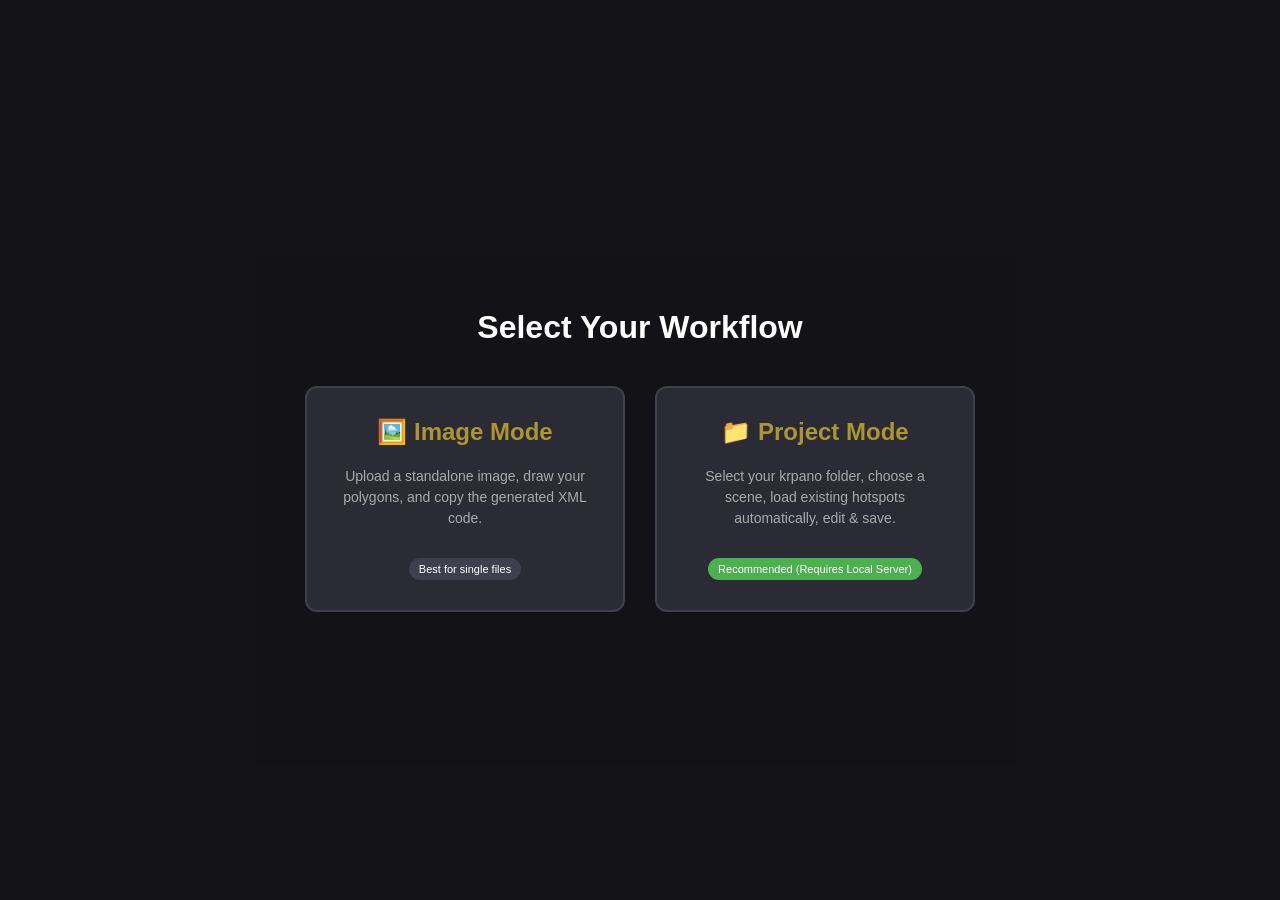
==== index.html @ f41f1506 "refactor: rename hotspot-tool.html to index.html" ====
<!DOCTYPE html>
<html lang="en">

<head>
    <meta charset="UTF-8">
    <meta name="viewport" content="width=device-width, initial-scale=1.0">
    <title>Krpano Ultimate Hotspot Editor</title>
    <style>
        * {
            box-sizing: border-box;
            font-family: -apple-system, BlinkMacSystemFont, "Segoe UI", Roboto, sans-serif;
        }

        body {
            margin: 0;
            padding: 0;
            background: #1e1e24;
            color: #fff;
            height: 100vh;
            display: flex;
            flex-direction: column;
        }

        /* --- Welcome Screen --- */
        #welcomeScreen {
            position: fixed;
            top: 0;
            left: 0;
            width: 100%;
            height: 100%;
            background: rgba(20, 20, 24, 0.95);
            display: flex;
            flex-direction: column;
            align-items: center;
            justify-content: center;
            z-index: 1000;
        }

        .mode-container {
            display: flex;
            gap: 30px;
            margin-top: 30px;
        }

        .mode-card {
            background: #2b2b36;
            border: 2px solid #3f3f4e;
            padding: 30px;
            border-radius: 12px;
            width: 320px;
            text-align: center;
            cursor: pointer;
            transition: all 0.3s;
        }

        .mode-card:hover {
            border-color: #ad952f;
            transform: translateY(-5px);
            box-shadow: 0 10px 20px rgba(0, 0, 0, 0.3);
        }

        .mode-card h2 {
            color: #ad952f;
            margin-top: 0;
        }

        .mode-card p {
            color: #aaa;
            font-size: 14px;
            line-height: 1.5;
        }

        /* --- Main App --- */
        header {
            background: #2b2b36;
            padding: 12px 20px;
            display: flex;
            align-items: center;
            justify-content: space-between;
            border-bottom: 1px solid #3f3f4e;
        }

        .app-container {
            display: flex;
            flex: 1;
            overflow: hidden;
        }

        .sidebar {
            width: 350px;
            background: #252530;
            border-right: 1px solid #3f3f4e;
            padding: 15px;
            overflow-y: auto;
            display: flex;
            flex-direction: column;
            gap: 15px;
        }

        .panel {
            background: #2b2b36;
            border-radius: 6px;
            padding: 12px;
            border: 1px solid #3f3f4e;
        }

        .panel h3 {
            margin-top: 0;
            font-size: 14px;
            text-transform: uppercase;
            letter-spacing: 0.5px;
            color: #ad952f;
            border-bottom: 1px solid #3f3f4e;
            padding-bottom: 8px;
            margin-bottom: 12px;
        }

        label {
            display: block;
            font-size: 12px;
            margin-bottom: 5px;
            color: #ccc;
        }

        input,
        select,
        button {
            width: 100%;
            padding: 8px;
            margin-bottom: 10px;
            border-radius: 4px;
            border: 1px solid #4f4f60;
            background: #1e1e24;
            color: #fff;
            font-size: 13px;
        }

        button {
            background: #ad952f;
            color: #000;
            font-weight: bold;
            border: none;
            cursor: pointer;
            transition: background 0.2s;
        }

        button:hover {
            background: #c2a938;
        }

        button.secondary {
            background: #3f3f4e;
            color: #fff;
        }

        button.secondary:hover {
            background: #525266;
        }

        button.danger {
            background: #8b0000;
            color: #fff;
        }

        button.success {
            background: #4CAF50;
            color: #fff;
        }

        button.success:hover {
            background: #45a049;
        }

        .editor-view {
            flex: 1;
            background: #141418;
            position: relative;
            overflow: auto;
            display: flex;
            align-items: center;
            justify-content: center;
            padding: 20px;
        }

        .canvas-wrapper {
            position: relative;
        }

        canvas {
            display: block;
            cursor: crosshair;
            background: #1e1e24;
            box-shadow: 0 0 20px rgba(0, 0, 0, 0.5);
        }

        .apt-list {
            max-height: 180px;
            overflow-y: auto;
            margin-bottom: 10px;
            border: 1px solid #3f3f4e;
            border-radius: 4px;
            padding: 4px;
            background: #1e1e24;
        }

        .apt-item {
            display: flex;
            justify-content: space-between;
            align-items: center;
            padding: 6px 8px;
            margin-bottom: 4px;
            border-radius: 4px;
            cursor: pointer;
            border: 1px solid transparent;
        }

        .apt-item:hover {
            background: #2b2b36;
        }

        .apt-item.selected {
            border-color: #ad952f;
            background: #3a3826;
        }

        textarea {
            height: 150px;
            font-family: monospace;
            font-size: 11px;
            white-space: pre;
            width: 100%;
            background: #1e1e24;
            color: #fff;
            border: 1px solid #4f4f60;
            padding: 8px;
            border-radius: 4px;
            resize: vertical;
        }

        #drawControls {
            display: none;
            background: #3a3826;
            padding: 10px;
            border-radius: 4px;
            border: 1px dashed #ad952f;
        }
    </style>
</head>

<body>

    <!-- WELCOME SCREEN -->
    <div id="welcomeScreen">
        <h1 style="color: #fff; font-size: 32px; margin-bottom: 10px;">Select Your Workflow</h1>

        <div class="mode-container">
            <!-- Mode A -->
            <div class="mode-card" onclick="initApp('image')">
                <h2>🖼️ Image Mode</h2>
                <p>Upload a standalone image, draw your polygons, and copy the generated XML code.</p>
                <span
                    style="display:inline-block; margin-top:15px; padding: 5px 10px; background:#3f3f4e; border-radius:15px; font-size:11px;">Best
                    for single files</span>
            </div>

            <!-- Mode B -->
            <div class="mode-card" onclick="initApp('folder')">
                <h2>📁 Project Mode</h2>
                <p>Select your krpano folder, choose a scene, load existing hotspots automatically, edit & save.</p>
                <span
                    style="display:inline-block; margin-top:15px; padding: 5px 10px; background:#4CAF50; color:#fff; border-radius:15px; font-size:11px;">Recommended
                    (Requires Local Server)</span>
            </div>
        </div>
    </div>

    <!-- MAIN APP -->
    <div id="mainApp" style="display:none; height: 100vh; flex-direction: column;">
        <header>
            <div>
                <button class="secondary" style="width:auto; padding: 5px 10px; margin:0 15px 0 0;"
                    onclick="location.reload()">⬅ Back</button>
                <strong id="headerTitle">Krpano Hotspot Editor</strong>
            </div>
            <div id="folderStatus" style="font-size: 12px; color: #FFD700;"></div>
        </header>

        <div class="app-container">
            <div class="sidebar">

                <!-- MODULE 1A: IMAGE MODE SETUP -->
                <div id="panelImageSetup" class="panel" style="display: none;">
                    <h3>1. Image Setup</h3>
                    <label>Upload Floor Plan / Image</label>
                    <input type="file" id="standaloneImageInput" accept="image/*">

                    <label>Hotspot Name Prefix</label>
                    <input type="text" id="prefixImage" value="hotspot_" placeholder="e.g. floor1_">

                    <div style="display:flex; gap:10px;">
                        <div><label>HFOV</label><input type="number" id="hfovImg" value="1.00" step="0.01"></div>
                        <div><label>VFOV</label><input type="number" id="vfovImg" value="0.563040" step="0.000001">
                        </div>
                    </div>
                </div>

                <!-- MODULE 1B: FOLDER MODE SETUP -->
                <div id="panelFolderSetup" class="panel" style="display: none;">
                    <h3>1. Project Setup</h3>
                    <button id="btnOpenFolder" class="success">📂 Open Krpano Folder</button>

                    <div id="folderControls"
                        style="display: none; margin-top: 15px; border-top: 1px solid #3f3f4e; padding-top: 15px;">
                        <label>Select Target Scene</label>
                        <select id="sceneSelect" onchange="onSceneChange()">
                            <option value="">-- No scenes found --</option>
                        </select>

                        <div
                            style="background: #1e1e24; padding: 10px; border-radius: 4px; margin-bottom: 10px; border: 1px dashed #4f4f60;">
                            <label style="color:#FFD700;">Upload Original High-Res Image (Optional):</label>
                            <input type="file" id="highResOverride" accept="image/*" style="margin-bottom:0;">
                        </div>

                        <label>Hotspot Name Prefix</label>
                        <input type="text" id="prefixFolder" value="" placeholder="Auto-fills from scene">

                        <div style="display:flex; gap:10px;">
                            <div><label>HFOV</label><input type="number" id="hfovFol" value="1.00" step="0.01"></div>
                            <div><label>VFOV</label><input type="number" id="vfovFol" value="0.563040" step="0.000001">
                            </div>
                        </div>
                    </div>
                </div>

                <!-- MODULE 2: ZOOM & PAN -->
                <div class="panel">
                    <h3>Zoom & Pan</h3>
                    <p style="font-size: 11px; color:#aaa; margin-top:0;"><i>Tip: Right-click & drag, or Spacebar+Drag
                            to pan.</i></p>
                    <div style="display:flex; gap:5px; align-items:center;">
                        <button id="btnZoomOut" class="secondary" style="width:40px;">-</button>
                        <span id="zoomLabel" style="font-size:12px; flex:1; text-align:center;">100%</span>
                        <button id="btnZoomIn" class="secondary" style="width:40px;">+</button>
                        <button id="btnZoomFit" class="secondary">Fit</button>
                    </div>
                </div>

                <!-- MODULE 3: DRAWING -->
                <div class="panel">
                    <h3>2. Manage Hotspots</h3>
                    <button id="btnShowAll" class="secondary" style="margin-bottom: 10px;">👁️ Show All
                        Hotspots</button>
                    <div class="apt-list" id="aptList"></div>

                    <div id="defaultControls">
                        <button id="btnStartDraw">+ Create Manual Polygon</button>
                        <button class="danger" id="btnDeleteApt" style="margin-top: 5px;">Delete Selected</button>
                    </div>

                    <div id="drawControls">
                        <p style="font-size: 12px; margin-top: 0; margin-bottom: 10px; color: #FFD700;">✏️ Click on
                            canvas to add points.</p>
                        <button id="btnFinishDraw" class="success">Finish Shape</button>
                        <button id="btnCancelDraw" class="danger" style="margin-bottom: 0;">Cancel</button>
                    </div>
                </div>

                <!-- MODULE 4A: EXPORT IMAGE MODE -->
                <div id="panelExportImage" class="panel" style="display: none;">
                    <h3>3. Export Code</h3>
                    <button id="btnGenerateCode" class="secondary">Generate XML Code</button>
                    <textarea id="xmlOutput" readonly placeholder="Output will appear here..."></textarea>
                </div>

                <!-- MODULE 4B: EXPORT FOLDER MODE -->
                <div id="panelExportFolder" class="panel" style="display: none;">
                    <h3>3. Save Changes</h3>
                    <button id="btnSaveXML" class="success" style="padding: 12px; font-size: 14px;">💾 Overwrite
                        tour.xml</button>
                </div>

            </div>

            <div class="editor-view" id="editorView">
                <div class="canvas-wrapper">
                    <canvas id="canvas" width="600" height="400"></canvas>
                </div>
            </div>
        </div>
    </div>

    <script>
        // --- Application State ---
        let currentWorkflow = '';
        let appMode = 'VIEW_ALL';
        let img = new Image();
        let apartments = [];
        let drawingPoints = [];
        let selectedAptIndex = -1;
        let selectedPointIndex = -1;
        let isDragging = false;
        let zoomLevel = 1.0;
        const HANDLE_RADIUS = 6;

        // File System State
        let projectDirHandle = null;
        let xmlFileHandle = null;
        let originalXmlContent = "";
        let sceneDataMap = {};

        // Panning State
        let isPanning = false;
        let startPanX = 0, startPanY = 0;
        let startScrollLeft = 0, startScrollTop = 0;
        let spacePressed = false;

        const editorView = document.getElementById('editorView');
        const canvas = document.getElementById('canvas');
        const ctx = canvas.getContext('2d');
        const aptListEl = document.getElementById('aptList');

        // --- INITIALIZATION ---
        function initApp(mode) {
            currentWorkflow = mode;
            document.getElementById('welcomeScreen').style.display = 'none';
            document.getElementById('mainApp').style.display = 'flex';

            if (mode === 'image') {
                document.getElementById('headerTitle').innerText = "Standalone Image Editor";
                document.getElementById('panelImageSetup').style.display = 'block';
                document.getElementById('panelExportImage').style.display = 'block';
                drawHelperText("Upload an Image from the left panel to begin.");
            } else {
                document.getElementById('headerTitle').innerText = "Direct Project Folder Editor";
                document.getElementById('panelFolderSetup').style.display = 'block';
                document.getElementById('panelExportFolder').style.display = 'block';
                drawHelperText("Click 'Open Krpano Folder' to begin.");
            }
        }

        function drawHelperText(text) {
            ctx.clearRect(0, 0, canvas.width, canvas.height);
            ctx.fillStyle = "#FFD700"; ctx.font = "16px Arial"; ctx.textAlign = "center";
            ctx.fillText(text, canvas.width / 2, canvas.height / 2);
        }

        // --- IMAGE LOADING ENGINE ---
        // Universal image onload handler to calculate everything properly
        img.onload = () => {
            fitToScreen();
            if (currentWorkflow === 'folder' && originalXmlContent) {
                loadExistingHotspotsFromXML();
            }
        };

        // Workflow A: Image Input
        document.getElementById('standaloneImageInput').addEventListener('change', (e) => {
            const file = e.target.files[0];
            if (!file) return;
            document.getElementById('prefixImage').value = file.name.replace(/\.[^/.]+$/, "") + "_";
            const reader = new FileReader();
            reader.onload = (evt) => { img.src = evt.target.result; };
            reader.readAsDataURL(file);
        });

        // Workflow B: High-Res Override
        document.getElementById('highResOverride').addEventListener('change', (e) => {
            const file = e.target.files[0];
            if (!file) return;
            const reader = new FileReader();
            reader.onload = (evt) => { img.src = evt.target.result; };
            reader.readAsDataURL(file);
        });

        // --- WORKFLOW A: EXPORT ---
        document.getElementById('btnGenerateCode').addEventListener('click', () => {
            if (apartments.length === 0) return alert("Please draw at least one hotspot!");
            const hfov = parseFloat(document.getElementById('hfovImg').value);
            const vfov = parseFloat(document.getElementById('vfovImg').value);
            const prefix = document.getElementById('prefixImage').value;

            let xml = '';
            apartments.forEach(apt => {
                xml += `\t\t<hotspot name="${prefix}${apt.number}" style="mypolygonalhotspotstylename"\n\t\t\tbordercolor="" borderwidth="1"\n\t\t\tfillcolor="0xAD952F" fillalpha="0.2" capture="false"\n\t\t\tzorder="5"\n\t\t\tonhover="set(fillalpha, 0.5);"\n\t\t\tonout="set(fillalpha, 0.2);">\n`;
                apt.points.forEach(p => {
                    const ath = ((p.x / img.width) - 0.5) * hfov; const atv = ((p.y / img.height) - 0.5) * vfov;
                    xml += `\t\t\t<point ath="${ath.toFixed(6)}" atv="${atv.toFixed(6)}" />\n`;
                });
                xml += `\t\t</hotspot>\n`;
            });
            document.getElementById('xmlOutput').value = xml;
        });

        // --- WORKFLOW B: FOLDER LOGIC ---
        document.getElementById('btnOpenFolder').addEventListener('click', async () => {
            try {
                projectDirHandle = await window.showDirectoryPicker({ mode: 'readwrite' });
                document.getElementById('folderStatus').innerText = "📁 " + projectDirHandle.name;

                try {
                    xmlFileHandle = await projectDirHandle.getFileHandle('tour.xml', { create: false });
                    const file = await xmlFileHandle.getFile();
                    originalXmlContent = await file.text();

                    document.getElementById('folderControls').style.display = 'block';
                    parseScenesFromXML(originalXmlContent);
                } catch (err) {
                    alert("Error: 'tour.xml' not found in this folder.");
                }
            } catch (err) {
                if (err.name !== 'AbortError') alert("Folder access denied.");
            }
        });

        function parseScenesFromXML(xmlText) {
            const parser = new DOMParser();
            const xmlDoc = parser.parseFromString(xmlText, "text/xml");
            const scenes = xmlDoc.getElementsByTagName("scene");

            const select = document.getElementById('sceneSelect');
            select.innerHTML = '';
            sceneDataMap = {};

            for (let i = 0; i < scenes.length; i++) {
                const sceneName = scenes[i].getAttribute("name");
                if (sceneName) {
                    let imgUrl = "";
                    const preview = scenes[i].getElementsByTagName("preview")[0];
                    if (preview && preview.getAttribute("url")) {
                        imgUrl = preview.getAttribute("url");
                    }
                    sceneDataMap[sceneName] = { url: imgUrl };
                    let option = document.createElement('option');
                    option.value = sceneName; option.text = sceneName;
                    select.appendChild(option);
                }
            }
            if (scenes.length > 0) onSceneChange();
        }

        async function onSceneChange() {
            const select = document.getElementById('sceneSelect');
            if (select.value) {
                document.getElementById('prefixFolder').value = select.value + "_";
                const imgPath = sceneDataMap[select.value].url;

                apartments = [];
                updateUI();

                if (imgPath) {
                    drawHelperText("Loading preview image & checking for existing hotspots...");
                    await loadLocalImage(imgPath);
                } else {
                    img.src = "";
                    drawHelperText("No preview image found in XML for this scene. Upload a High-Res Image to continue.");
                }
            }
        }

        async function loadLocalImage(path) {
            try {
                const pathParts = path.split('/');
                let currentDir = projectDirHandle;
                for (let i = 0; i < pathParts.length - 1; i++) {
                    currentDir = await currentDir.getDirectoryHandle(pathParts[i]);
                }
                const fileHandle = await currentDir.getFileHandle(pathParts[pathParts.length - 1]);
                const file = await fileHandle.getFile();
                const objectUrl = URL.createObjectURL(file);
                // This will trigger img.onload which will fit screen and parse existing hotspots
                img.src = objectUrl;
            } catch (err) {
                drawHelperText("Could not auto-load image. Please upload a High-Res Override.");
            }
        }

        // --- REVERSE MATH: LOAD EXISTING HOTSPOTS ---
        function loadExistingHotspotsFromXML() {
            if (!originalXmlContent || !img.src || img.src === "") return;
            const selectedScene = document.getElementById('sceneSelect').value;
            if (!selectedScene) return;

            // Parse XML DOM
            const parser = new DOMParser();
            const xmlDoc = parser.parseFromString(originalXmlContent, "text/xml");
            const scenes = xmlDoc.getElementsByTagName("scene");

            let targetScene = null;
            for (let i = 0; i < scenes.length; i++) {
                if (scenes[i].getAttribute("name") === selectedScene) { targetScene = scenes[i]; break; }
            }
            if (!targetScene) return;

            const hfov = parseFloat(document.getElementById('hfovFol').value);
            const vfov = parseFloat(document.getElementById('vfovFol').value);
            const prefix = document.getElementById('prefixFolder').value;

            apartments = [];
            const hotspots = targetScene.getElementsByTagName("hotspot");

            for (let i = 0; i < hotspots.length; i++) {
                const hs = hotspots[i];
                const points = hs.getElementsByTagName("point");

                // Only parse if it's a polygon (has <point> children)
                if (points.length > 2) {
                    let name = hs.getAttribute("name") || "unknown";
                    if (name.startsWith(prefix)) name = name.substring(prefix.length);

                    let ptsArray = [];
                    for (let j = 0; j < points.length; j++) {
                        let ath = parseFloat(points[j].getAttribute("ath"));
                        let atv = parseFloat(points[j].getAttribute("atv"));

                        // The Magical Reverse Math [Pixels to Spherical reversed]
                        let x = ((ath / hfov) + 0.5) * img.width;
                        let y = ((atv / vfov) + 0.5) * img.height;
                        ptsArray.push({ x: x, y: y });
                    }

                    apartments.push({
                        id: Date.now() + Math.random(),
                        number: name,
                        points: ptsArray
                    });
                }
            }
            updateUI();
            redraw();
        }

        // --- WORKFLOW B: SAVE OVERWRITE XML ---
        document.getElementById('btnSaveXML').addEventListener('click', async () => {
            if (!xmlFileHandle || !originalXmlContent) return alert("Please open a project folder first!");

            const hfov = parseFloat(document.getElementById('hfovFol').value);
            const vfov = parseFloat(document.getElementById('vfovFol').value);
            const prefix = document.getElementById('prefixFolder').value;
            const selectedScene = document.getElementById('sceneSelect').value;

            if (!selectedScene) return alert("Please select a target scene.");

            // Generate New XML for all current hotspots
            let hotspotXml = '';
            apartments.forEach(apt => {
                hotspotXml += `\t\t<hotspot name="${prefix}${apt.number}" style="mypolygonalhotspotstylename"\n\t\t\tbordercolor="" borderwidth="1"\n\t\t\tfillcolor="0xAD952F" fillalpha="0.2" capture="false"\n\t\t\tzorder="5"\n\t\t\tonhover="set(fillalpha, 0.5);"\n\t\t\tonout="set(fillalpha, 0.2);">\n`;
                apt.points.forEach(p => {
                    const ath = ((p.x / img.width) - 0.5) * hfov; const atv = ((p.y / img.height) - 0.5) * vfov;
                    hotspotXml += `\t\t\t<point ath="${ath.toFixed(6)}" atv="${atv.toFixed(6)}" />\n`;
                });
                hotspotXml += `\t\t</hotspot>\n`;
            });

            // Smart Regex Replacement: 
            // 1. Find the target Scene
            // 2. Remove ONLY existing polygonal hotspots inside it (hotspots with <point> tags)
            // 3. Inject our fresh hotspot list.
            const sceneRegex = new RegExp(`(<scene[^>]*name=["']${selectedScene}["'][^>]*>)([\\s\\S]*?)(</scene>)`, 'i');

            if (sceneRegex.test(originalXmlContent)) {
                let match = sceneRegex.exec(originalXmlContent);
                let sceneStart = match[1];
                let sceneBody = match[2];
                let sceneEnd = match[3];

                // Strip existing polygonal hotspots safely
                let cleanSceneBody = sceneBody.replace(/<hotspot[^>]*>[\s\S]*?<point[\s\S]*?<\/hotspot>/gi, '');

                // Re-assemble XML
                let updatedXml = originalXmlContent.replace(sceneRegex, `${sceneStart}${cleanSceneBody}\n\t\t<!-- Inject Editor Hotspots -->\n${hotspotXml}\n\t${sceneEnd}`);

                try {
                    const writable = await xmlFileHandle.createWritable();
                    await writable.write(updatedXml);
                    await writable.close();
                    originalXmlContent = updatedXml; // Keep memory in sync
                    alert(`✅ Success! Hotspots perfectly overwritten and saved into ${selectedScene} in tour.xml`);
                } catch (err) {
                    alert("Save failed. Ensure tour.xml is not open/locked in another program.");
                }
            } else {
                alert(`Error: Could not find the closing </scene> tag for "${selectedScene}".`);
            }
        });

        // --- PANNING, ZOOMING, & DRAWING ENGINE ---
        window.addEventListener('keydown', (e) => {
            if (e.code === 'Space' && document.activeElement.tagName !== 'INPUT') {
                spacePressed = true; canvas.style.cursor = 'grab'; e.preventDefault();
            }
        });
        window.addEventListener('keyup', (e) => {
            if (e.code === 'Space') { spacePressed = false; canvas.style.cursor = 'crosshair'; }
        });
        canvas.addEventListener('contextmenu', e => e.preventDefault());

        function setZoom(newZoom) {
            zoomLevel = Math.max(0.05, Math.min(5.0, newZoom));
            document.getElementById('zoomLabel').innerText = Math.round(zoomLevel * 100) + '%';
            if (img.src) { canvas.width = img.width * zoomLevel; canvas.height = img.height * zoomLevel; redraw(); }
        }
        function fitToScreen() {
            if (!img.src) return;
            const scaleX = (editorView.clientWidth - 40) / img.width; const scaleY = (editorView.clientHeight - 40) / img.height;
            setZoom(Math.min(scaleX, scaleY) || 1.0);
        }
        document.getElementById('btnZoomIn').addEventListener('click', () => setZoom(zoomLevel * 1.25));
        document.getElementById('btnZoomOut').addEventListener('click', () => setZoom(zoomLevel / 1.25));
        document.getElementById('btnZoomFit').addEventListener('click', fitToScreen);
        canvas.addEventListener('wheel', (e) => { if (e.ctrlKey) return; e.preventDefault(); setZoom(e.deltaY < 0 ? zoomLevel * 1.1 : zoomLevel / 1.1); });

        function redraw() {
            if (!img.src || img.src === "") return;
            ctx.clearRect(0, 0, canvas.width, canvas.height);
            ctx.drawImage(img, 0, 0, canvas.width, canvas.height);

            if (appMode === 'DRAWING' && drawingPoints.length > 0) {
                ctx.beginPath(); ctx.moveTo(drawingPoints[0].x * zoomLevel, drawingPoints[0].y * zoomLevel);
                for (let i = 1; i < drawingPoints.length; i++) ctx.lineTo(drawingPoints[i].x * zoomLevel, drawingPoints[i].y * zoomLevel);
                ctx.strokeStyle = "#FFD700"; ctx.lineWidth = 2; ctx.stroke();
                drawingPoints.forEach(pt => {
                    ctx.beginPath(); ctx.arc(pt.x * zoomLevel, pt.y * zoomLevel, HANDLE_RADIUS, 0, Math.PI * 2);
                    ctx.fillStyle = "#FF0000"; ctx.fill(); ctx.strokeStyle = "#FFFFFF"; ctx.lineWidth = 1.5; ctx.stroke();
                });
            } else if (appMode === 'VIEW_ALL') {
                apartments.forEach(apt => drawPolygon(apt, false));
            } else if (appMode === 'VIEW_SINGLE') {
                if (selectedAptIndex !== -1 && apartments[selectedAptIndex]) drawPolygon(apartments[selectedAptIndex], true);
            }
        }

        function drawPolygon(apt, isSelected) {
            if (apt.points.length === 0) return;
            ctx.beginPath(); ctx.moveTo(apt.points[0].x * zoomLevel, apt.points[0].y * zoomLevel);
            for (let i = 1; i < apt.points.length; i++) ctx.lineTo(apt.points[i].x * zoomLevel, apt.points[i].y * zoomLevel);
            ctx.closePath();
            ctx.fillStyle = isSelected ? "rgba(255, 215, 0, 0.4)" : "rgba(173, 149, 47, 0.25)"; ctx.fill();
            ctx.strokeStyle = isSelected ? "#FFD700" : "#AD952F"; ctx.lineWidth = isSelected ? 3 : 1.5; ctx.stroke();

            let cx = 0, cy = 0; apt.points.forEach(p => { cx += p.x; cy += p.y; }); cx /= apt.points.length; cy /= apt.points.length;
            ctx.fillStyle = "#FFFFFF"; ctx.font = "bold " + Math.max(12, Math.min(18, 14 * zoomLevel)) + "px Arial";
            ctx.shadowColor = "black"; ctx.shadowBlur = 4; ctx.fillText(apt.number, (cx * zoomLevel) - 10, (cy * zoomLevel) + 5); ctx.shadowBlur = 0;

            if (isSelected) {
                apt.points.forEach((pt, pIdx) => {
                    ctx.beginPath(); ctx.arc(pt.x * zoomLevel, pt.y * zoomLevel, HANDLE_RADIUS, 0, Math.PI * 2);
                    ctx.fillStyle = (pIdx === selectedPointIndex) ? "#FF0000" : "#00E5FF"; ctx.fill();
                    ctx.strokeStyle = "#FFFFFF"; ctx.lineWidth = 1.5; ctx.stroke();
                });
            }
        }

        function getCanvasMousePos(e) {
            const rect = canvas.getBoundingClientRect();
            return { x: ((e.clientX - rect.left) * (canvas.width / rect.width)) / zoomLevel, y: ((e.clientY - rect.top) * (canvas.height / rect.height)) / zoomLevel };
        }

        canvas.addEventListener('mousedown', (e) => {
            if (!img.src) return;
            if (e.button === 1 || e.button === 2 || (spacePressed && e.button === 0)) {
                isPanning = true; startPanX = e.pageX; startPanY = e.pageY;
                startScrollLeft = editorView.scrollLeft; startScrollTop = editorView.scrollTop;
                canvas.style.cursor = 'grabbing'; e.preventDefault(); return;
            }
            if (e.button !== 0) return;
            const pos = getCanvasMousePos(e);

            if (appMode === 'DRAWING') { drawingPoints.push(pos); redraw(); return; }

            if (appMode === 'VIEW_SINGLE' && selectedAptIndex !== -1) {
                const apt = apartments[selectedAptIndex];
                for (let i = 0; i < apt.points.length; i++) {
                    if (Math.hypot((apt.points[i].x - pos.x) * zoomLevel, (apt.points[i].y - pos.y) * zoomLevel) <= HANDLE_RADIUS + 4) {
                        selectedPointIndex = i; isDragging = true; redraw(); return;
                    }
                }
            }

            let clickedOnShape = false;
            if (appMode === 'VIEW_ALL') {
                for (let i = 0; i < apartments.length; i++) {
                    let inside = false; let pts = apartments[i].points;
                    for (let j = 0, k = pts.length - 1; j < pts.length; k = j++) {
                        let xi = pts[j].x, yi = pts[j].y, xj = pts[k].x, yj = pts[k].y;
                        if (((yi > pos.y) !== (yj > pos.y)) && (pos.x < (xj - xi) * (pos.y - yi) / (yj - yi) + xi)) inside = !inside;
                    }
                    if (inside) { selectedAptIndex = i; appMode = 'VIEW_SINGLE'; clickedOnShape = true; updateUI(); redraw(); return; }
                }
            }

            if (!clickedOnShape && appMode !== 'DRAWING') {
                selectedAptIndex = -1; selectedPointIndex = -1;
                isPanning = true; startPanX = e.pageX; startPanY = e.pageY;
                startScrollLeft = editorView.scrollLeft; startScrollTop = editorView.scrollTop;
                canvas.style.cursor = 'grabbing'; updateUI(); redraw();
            }
        });

        canvas.addEventListener('mousemove', (e) => {
            if (isPanning) { editorView.scrollLeft = startScrollLeft - (e.pageX - startPanX); editorView.scrollTop = startScrollTop - (e.pageY - startPanY); return; }
            if (isDragging && appMode === 'VIEW_SINGLE') { apartments[selectedAptIndex].points[selectedPointIndex] = getCanvasMousePos(e); redraw(); }
        });

        window.addEventListener('mouseup', () => {
            if (isPanning) { isPanning = false; canvas.style.cursor = spacePressed ? 'grab' : 'crosshair'; }
            isDragging = false;
        });

        function updateUI() {
            document.getElementById('drawControls').style.display = (appMode === 'DRAWING') ? 'block' : 'none';
            document.getElementById('defaultControls').style.display = (appMode !== 'DRAWING') ? 'block' : 'none';

            aptListEl.innerHTML = '';
            apartments.forEach((apt, idx) => {
                const div = document.createElement('div');
                div.className = `apt-item ${(idx === selectedAptIndex && appMode === 'VIEW_SINGLE') ? 'selected' : ''}`;
                div.innerHTML = `<span>Apt <strong>${apt.number}</strong> (${apt.points.length} pts)</span>`;
                div.onclick = () => { if (appMode === 'DRAWING') return; selectedAptIndex = idx; selectedPointIndex = -1; appMode = 'VIEW_SINGLE'; updateUI(); redraw(); };
                aptListEl.appendChild(div);
            });
        }

        document.getElementById('btnShowAll').addEventListener('click', () => { appMode = 'VIEW_ALL'; selectedAptIndex = -1; selectedPointIndex = -1; updateUI(); redraw(); });
        document.getElementById('btnStartDraw').addEventListener('click', () => { if (!img.src) return alert("Select a scene to load an image first!"); appMode = 'DRAWING'; drawingPoints = []; updateUI(); redraw(); });
        document.getElementById('btnCancelDraw').addEventListener('click', () => { appMode = 'VIEW_ALL'; drawingPoints = []; updateUI(); redraw(); });
        document.getElementById('btnFinishDraw').addEventListener('click', () => {
            if (drawingPoints.length < 3) return alert("A polygon needs at least 3 points!");
            const num = prompt("Enter Apartment Number / Name:", "801"); if (!num) return;
            apartments.push({ id: Date.now(), number: num, points: [...drawingPoints] });
            selectedAptIndex = apartments.length - 1; appMode = 'VIEW_SINGLE'; drawingPoints = []; updateUI(); redraw();
        });
        document.getElementById('btnDeleteApt').addEventListener('click', () => {
            if (selectedAptIndex === -1) return alert("Select a hotspot from the list first to delete it.");
            apartments.splice(selectedAptIndex, 1); appMode = 'VIEW_ALL'; selectedAptIndex = -1; updateUI(); redraw();
        });

    </script>
</body>

</html>
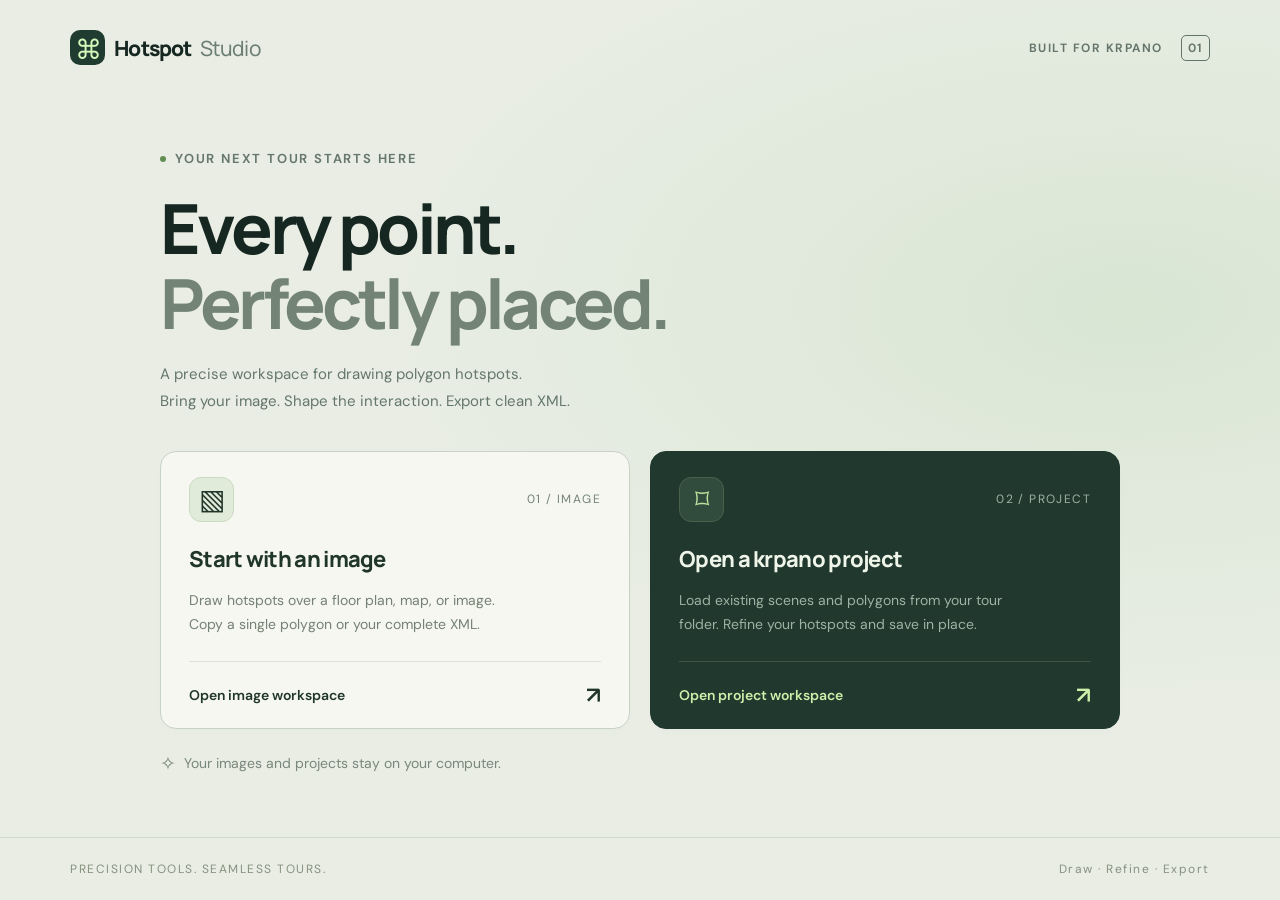
==== commit 7687ac80: "feat: Update the Ui ,right click remove point ,border color and fill colors are editable" ====
--- a/index.html
+++ b/index.html
@@ -1,841 +1,80 @@
 <!DOCTYPE html>
 <html lang="en">
-
 <head>
     <meta charset="UTF-8">
     <meta name="viewport" content="width=device-width, initial-scale=1.0">
-    <title>Krpano Ultimate Hotspot Editor</title>
-    <style>
-        * {
-            box-sizing: border-box;
-            font-family: -apple-system, BlinkMacSystemFont, "Segoe UI", Roboto, sans-serif;
-        }
+    <title>Hotspot Studio · krpano editor</title>
+    <link rel="stylesheet" href="styles.css">
+    <script src="editor.js" defer></script>
+</head>
+<body>
+    <main id="welcomeScreen" class="welcome">
+        <nav class="welcome-nav"><a class="brand" href="./"><span class="brand-mark" aria-hidden="true">⌘</span> Hotspot<span class="brand-light">Studio</span></a><span class="version-badge">BUILT FOR KRPANO <span>01</span></span></nav>
+        <div class="welcome-content">
+            <div class="welcome-intro"><span class="eyebrow"><i></i> YOUR NEXT TOUR STARTS HERE</span><h1>Every point.<br><span>Perfectly placed.</span></h1><p>A precise workspace for drawing polygon hotspots.<br>Bring your image. Shape the interaction. Export clean XML.</p></div>
+            <div class="mode-container">
+                <button class="mode-card" type="button" data-workflow="image"><span class="mode-top"><span class="mode-icon" aria-hidden="true">▧</span><span class="mode-number">01 / IMAGE</span></span><h2>Start with an image</h2><p>Draw hotspots over a floor plan, map, or image. Copy a single polygon or your complete XML.</p><span class="mode-bottom"><span>Open image workspace</span><span aria-hidden="true">↗</span></span></button>
+                <button class="mode-card project-card" type="button" data-workflow="folder"><span class="mode-top"><span class="mode-icon" aria-hidden="true">⌑</span><span class="mode-number">02 / PROJECT</span></span><h2>Open a krpano project</h2><p>Load existing scenes and polygons from your tour folder. Refine your hotspots and save in place.</p><span class="mode-bottom"><span>Open project workspace</span><span aria-hidden="true">↗</span></span></button>
+            </div>
+            <div class="welcome-note"><span>✧</span> Your images and projects stay on your computer.</div>
+        </div>
+        <footer class="welcome-footer"><span>PRECISION TOOLS. SEAMLESS TOURS.</span><span>Draw · Refine · Export</span></footer>
+    </main>
 
-        body {
-            margin: 0;
-            padding: 0;
-            background: #1e1e24;
-            color: #fff;
-            height: 100vh;
-            display: flex;
-            flex-direction: column;
-        }
-
-        /* --- Welcome Screen --- */
-        #welcomeScreen {
-            position: fixed;
-            top: 0;
-            left: 0;
-            width: 100%;
-            height: 100%;
-            background: rgba(20, 20, 24, 0.95);
-            display: flex;
-            flex-direction: column;
-            align-items: center;
-            justify-content: center;
-            z-index: 1000;
-        }
-
-        .mode-container {
-            display: flex;
-            gap: 30px;
-            margin-top: 30px;
-        }
-
-        .mode-card {
-            background: #2b2b36;
-            border: 2px solid #3f3f4e;
-            padding: 30px;
-            border-radius: 12px;
-            width: 320px;
-            text-align: center;
-            cursor: pointer;
-            transition: all 0.3s;
-        }
-
-        .mode-card:hover {
-            border-color: #ad952f;
-            transform: translateY(-5px);
-            box-shadow: 0 10px 20px rgba(0, 0, 0, 0.3);
-        }
-
-        .mode-card h2 {
-            color: #ad952f;
-            margin-top: 0;
-        }
-
-        .mode-card p {
-            color: #aaa;
-            font-size: 14px;
-            line-height: 1.5;
-        }
-
-        /* --- Main App --- */
-        header {
-            background: #2b2b36;
-            padding: 12px 20px;
-            display: flex;
-            align-items: center;
-            justify-content: space-between;
-            border-bottom: 1px solid #3f3f4e;
-        }
-
-        .app-container {
-            display: flex;
-            flex: 1;
-            overflow: hidden;
-        }
-
-        .sidebar {
-            width: 350px;
-            background: #252530;
-            border-right: 1px solid #3f3f4e;
-            padding: 15px;
-            overflow-y: auto;
-            display: flex;
-            flex-direction: column;
-            gap: 15px;
-        }
-
-        .panel {
-            background: #2b2b36;
-            border-radius: 6px;
-            padding: 12px;
-            border: 1px solid #3f3f4e;
-        }
-
-        .panel h3 {
-            margin-top: 0;
-            font-size: 14px;
-            text-transform: uppercase;
-            letter-spacing: 0.5px;
-            color: #ad952f;
-            border-bottom: 1px solid #3f3f4e;
-            padding-bottom: 8px;
-            margin-bottom: 12px;
-        }
-
-        label {
-            display: block;
-            font-size: 12px;
-            margin-bottom: 5px;
-            color: #ccc;
-        }
-
-        input,
-        select,
-        button {
-            width: 100%;
-            padding: 8px;
-            margin-bottom: 10px;
-            border-radius: 4px;
-            border: 1px solid #4f4f60;
-            background: #1e1e24;
-            color: #fff;
-            font-size: 13px;
-        }
-
-        button {
-            background: #ad952f;
-            color: #000;
-            font-weight: bold;
-            border: none;
-            cursor: pointer;
-            transition: background 0.2s;
-        }
-
-        button:hover {
-            background: #c2a938;
-        }
-
-        button.secondary {
-            background: #3f3f4e;
-            color: #fff;
-        }
-
-        button.secondary:hover {
-            background: #525266;
-        }
-
-        button.danger {
-            background: #8b0000;
-            color: #fff;
-        }
-
-        button.success {
-            background: #4CAF50;
-            color: #fff;
-        }
-
-        button.success:hover {
-            background: #45a049;
-        }
-
-        .editor-view {
-            flex: 1;
-            background: #141418;
-            position: relative;
-            overflow: auto;
-            display: flex;
-            align-items: center;
-            justify-content: center;
-            padding: 20px;
-        }
-
-        .canvas-wrapper {
-            position: relative;
-        }
-
-        canvas {
-            display: block;
-            cursor: crosshair;
-            background: #1e1e24;
-            box-shadow: 0 0 20px rgba(0, 0, 0, 0.5);
-        }
-
-        .apt-list {
-            max-height: 180px;
-            overflow-y: auto;
-            margin-bottom: 10px;
-            border: 1px solid #3f3f4e;
-            border-radius: 4px;
-            padding: 4px;
-            background: #1e1e24;
-        }
-
-        .apt-item {
-            display: flex;
-            justify-content: space-between;
-            align-items: center;
-            padding: 6px 8px;
-            margin-bottom: 4px;
-            border-radius: 4px;
-            cursor: pointer;
-            border: 1px solid transparent;
-        }
-
-        .apt-item:hover {
-            background: #2b2b36;
-        }
-
-        .apt-item.selected {
-            border-color: #ad952f;
-            background: #3a3826;
-        }
-
-        textarea {
-            height: 150px;
-            font-family: monospace;
-            font-size: 11px;
-            white-space: pre;
-            width: 100%;
-            background: #1e1e24;
-            color: #fff;
-            border: 1px solid #4f4f60;
-            padding: 8px;
-            border-radius: 4px;
-            resize: vertical;
-        }
-
-        #drawControls {
-            display: none;
-            background: #3a3826;
-            padding: 10px;
-            border-radius: 4px;
-            border: 1px dashed #ad952f;
-        }
-    </style>
-</head>
-
-<body>
-
-    <!-- WELCOME SCREEN -->
-    <div id="welcomeScreen">
-        <h1 style="color: #fff; font-size: 32px; margin-bottom: 10px;">Select Your Workflow</h1>
-
-        <div class="mode-container">
-            <!-- Mode A -->
-            <div class="mode-card" onclick="initApp('image')">
-                <h2>🖼️ Image Mode</h2>
-                <p>Upload a standalone image, draw your polygons, and copy the generated XML code.</p>
-                <span
-                    style="display:inline-block; margin-top:15px; padding: 5px 10px; background:#3f3f4e; border-radius:15px; font-size:11px;">Best
-                    for single files</span>
-            </div>
-
-            <!-- Mode B -->
-            <div class="mode-card" onclick="initApp('folder')">
-                <h2>📁 Project Mode</h2>
-                <p>Select your krpano folder, choose a scene, load existing hotspots automatically, edit & save.</p>
-                <span
-                    style="display:inline-block; margin-top:15px; padding: 5px 10px; background:#4CAF50; color:#fff; border-radius:15px; font-size:11px;">Recommended
-                    (Requires Local Server)</span>
-            </div>
+    <div id="mainApp">
+        <header class="app-header">
+            <div class="header-brand"><button id="btnBack" class="icon-button" type="button" aria-label="Return to workflow selection">←</button><span class="brand-mark" aria-hidden="true">⌘</span><div><strong>Hotspot<span class="brand-light">Studio</span></strong><span id="headerTitle" class="header-subtitle">Image workspace</span></div></div>
+            <div class="header-center"><span class="live-dot"></span><span>LOCAL WORKSPACE</span></div>
+            <div class="header-status"><span id="folderStatus">Ready to create</span><span class="version-badge">KRPANO XML</span></div>
+        </header>
+        <div class="app-container">
+            <aside class="sidebar" aria-label="Setup and hotspots">
+                <div class="sidebar-title"><span class="eyebrow">WORKSPACE</span><span class="small-label">01 — SETUP</span></div>
+                <section id="panelImageSetup" class="panel hidden-panel">
+                    <h3>Image setup</h3><p class="panel-description">Choose the image you want to make interactive.</p>
+                    <label for="standaloneImageInput">Source image</label><input class="file-input" type="file" id="standaloneImageInput" accept="image/*">
+                    <label for="prefixImage">Hotspot name prefix</label><input type="text" id="prefixImage" value="hotspot_" placeholder="e.g. floor1_">
+                    <div class="field-grid"><div><label for="hfovImg">HFOV</label><input type="number" id="hfovImg" value="1.00" step="0.01"></div><div><label for="vfovImg">VFOV</label><input type="number" id="vfovImg" value="0.563040" step="0.000001"></div></div>
+                </section>
+                <section id="panelFolderSetup" class="panel hidden-panel">
+                    <h3>Project setup</h3><p class="panel-description">Connect your tour folder to edit a scene.</p><button id="btnOpenFolder" class="primary" type="button">＋ Open krpano folder</button>
+                    <div id="folderControls" class="hidden-panel folder-controls"><label for="sceneSelect">Target scene</label><select id="sceneSelect"><option value="">No scenes found</option></select><label for="highResOverride">High-resolution image <span class="optional">optional</span></label><input class="file-input" type="file" id="highResOverride" accept="image/*"><label for="prefixFolder">Hotspot name prefix</label><input type="text" id="prefixFolder" placeholder="Auto-fills from scene"><div class="field-grid"><div><label for="hfovFol">HFOV</label><input type="number" id="hfovFol" value="1.00" step="0.01"></div><div><label for="vfovFol">VFOV</label><input type="number" id="vfovFol" value="0.563040" step="0.000001"></div></div></div>
+                </section>
+                <section class="panel hotspot-panel"><div class="section-heading"><h3>Hotspots</h3><span id="hotspotCount" class="count-badge">0</span></div><div class="list-toolbar"><span class="small-label">YOUR POLYGONS</span><button id="btnShowAll" class="text-button" type="button">Show all ↗</button></div><div class="apt-list" id="aptList"></div><p id="hotspotEmpty" class="empty-list">No hotspots yet.<br>Draw your first polygon on the canvas.</p><div id="defaultControls"><button id="btnStartDraw" class="primary" type="button">＋ Draw a hotspot</button><button class="danger" id="btnDeleteApt" type="button">Delete selected hotspot</button></div><div id="drawControls"><div class="drawing-label"><span class="live-dot"></span> DRAWING MODE</div><p>Click to add points. Drag a point to refine it. Right-click a point to remove it.</p><button id="btnFinishDraw" class="primary" type="button">✓ Finish polygon</button><button id="btnCancelDraw" class="secondary" type="button">Cancel drawing</button></div></section>
+                <div class="sidebar-footnote"><span>↳</span> Select a hotspot to refine its points.</div>
+            </aside>
+            <section class="canvas-workspace" aria-label="Canvas workspace">
+                <div class="canvas-toolbar"><div class="canvas-heading"><span class="canvas-icon" aria-hidden="true">◇</span><div><strong id="canvasTitle">Untitled canvas</strong><span id="imageDimensions">Upload an image to begin</span></div></div><div class="zoom-controls" aria-label="Canvas zoom"><button id="btnZoomOut" type="button" aria-label="Zoom out">−</button><span id="zoomLabel">100%</span><button id="btnZoomIn" type="button" aria-label="Zoom in">＋</button><span class="toolbar-divider"></span><button id="btnZoomFit" type="button">Fit</button></div></div>
+                <div class="editor-view" id="editorView"><div id="canvasEmpty" class="canvas-empty"><svg width="138" height="112" viewBox="0 0 138 112" fill="none" aria-hidden="true"><path d="M16 28L90 13L122 77L49 98Z" fill="#b9f582" fill-opacity=".04" stroke="#657d57" stroke-dasharray="4 5"/><path d="M37 40L85 30L105 72L57 85Z" fill="#b9f582" fill-opacity=".09" stroke="#b9f582"/><g fill="#172524" stroke="#b9f582"><rect x="33" y="36" width="8" height="8" rx="2"/><rect x="81" y="26" width="8" height="8" rx="2"/><rect x="101" y="68" width="8" height="8" rx="2"/><rect x="53" y="81" width="8" height="8" rx="2"/></g></svg><h2>A blank canvas. Endless possibilities.</h2><p id="canvasEmptyText">Upload an image to begin.</p><span class="empty-hint">POINT BY POINT, BRING YOUR IMAGE TO LIFE</span></div><div id="canvasWrapper" class="canvas-wrapper" hidden><canvas id="canvas" width="600" height="400" aria-label="Polygon drawing canvas"></canvas></div></div>
+                <div class="canvas-footer"><span id="canvasStatus"><i class="live-dot"></i><span id="canvasStatusText">Ready when you are</span></span><div><kbd>Space</kbd> + drag to pan <span class="footer-divider">/</span> Scroll to zoom</div></div>
+            </section>
+            <aside class="export-sidebar" aria-label="Export XML">
+                <div class="sidebar-title"><span class="eyebrow">DELIVERABLE</span><span class="small-label">02 — EXPORT</span></div>
+                <section id="panelExportImage" class="export-panel hidden-panel"><div class="section-heading"><h3>Generated XML</h3><span class="code-badge">&lt;/&gt;</span></div><p class="panel-description">Your polygons, ready for krpano.<br>Generate the code after making changes.</p><button id="btnGenerateCode" class="primary" type="button">Generate XML <span aria-hidden="true">↗</span></button><div class="code-heading"><span>HOTSPOTS.XML</span><button id="btnCopyAllXml" class="text-button" type="button" disabled>Copy all</button></div><textarea id="xmlOutput" readonly spellcheck="false" aria-label="Generated hotspot XML" placeholder="Your generated XML will appear here…"></textarea><p id="copyStatus" class="copy-status" role="status" aria-live="polite"></p><div class="export-note"><span aria-hidden="true">↳</span><p>Need just one hotspot? Use <strong>Copy XML</strong> beside its name.</p></div></section>
+                <section id="panelExportFolder" class="export-panel hidden-panel"><div class="section-heading"><h3>Save your changes</h3><span class="code-badge">&lt;/&gt;</span></div><p class="panel-description">Replace the polygon hotspots in the selected scene of your tour.xml.</p><button id="btnSaveXML" class="primary" type="button">Save to tour.xml ↗</button><div class="export-note"><span>↳</span><p>Saving updates the selected scene in your connected project folder.</p></div></section>
+                <section class="export-spec" aria-labelledby="exportStyleHeading">
+                    <h3 id="exportStyleHeading">Hotspot style</h3>
+                    <p class="panel-description">Applies to every hotspot in your export.</p>
+                    <label for="borderColorCode">Border color</label>
+                    <div class="color-control">
+                        <input id="borderColorPicker" type="color" value="#ffffff" aria-label="Choose border color">
+                        <input id="borderColorCode" type="text" value="0xFFFFFF" spellcheck="false" aria-describedby="styleColorHint" aria-label="Border color hex code">
+                    </div>
+                    <label for="fillColorCode">Fill color</label>
+                    <div class="color-control">
+                        <input id="fillColorPicker" type="color" value="#ffffff" aria-label="Choose fill color">
+                        <input id="fillColorCode" type="text" value="0xFFFFFF" spellcheck="false" aria-describedby="styleColorHint" aria-label="Fill color hex code">
+                    </div>
+                    <p id="styleColorHint" class="field-hint">Use a picker or enter #FFFFFF / 0xFFFFFF.</p>
+                    <label for="fillOpacityRange">Fill opacity</label>
+                    <div class="opacity-control">
+                        <input id="fillOpacityRange" type="range" min="0" max="100" step="1" value="20" aria-label="Fill opacity slider">
+                        <div class="percentage-input"><input id="fillOpacity" type="number" min="0" max="100" step="1" value="20" aria-label="Fill opacity percentage"><span aria-hidden="true">%</span></div>
+                    </div>
+                    <p id="exportStyleStatus" class="field-hint" role="status" aria-live="polite"></p>
+                </section>
+            </aside>
         </div>
     </div>
-
-    <!-- MAIN APP -->
-    <div id="mainApp" style="display:none; height: 100vh; flex-direction: column;">
-        <header>
-            <div>
-                <button class="secondary" style="width:auto; padding: 5px 10px; margin:0 15px 0 0;"
-                    onclick="location.reload()">⬅ Back</button>
-                <strong id="headerTitle">Krpano Hotspot Editor</strong>
-            </div>
-            <div id="folderStatus" style="font-size: 12px; color: #FFD700;"></div>
-        </header>
-
-        <div class="app-container">
-            <div class="sidebar">
-
-                <!-- MODULE 1A: IMAGE MODE SETUP -->
-                <div id="panelImageSetup" class="panel" style="display: none;">
-                    <h3>1. Image Setup</h3>
-                    <label>Upload Floor Plan / Image</label>
-                    <input type="file" id="standaloneImageInput" accept="image/*">
-
-                    <label>Hotspot Name Prefix</label>
-                    <input type="text" id="prefixImage" value="hotspot_" placeholder="e.g. floor1_">
-
-                    <div style="display:flex; gap:10px;">
-                        <div><label>HFOV</label><input type="number" id="hfovImg" value="1.00" step="0.01"></div>
-                        <div><label>VFOV</label><input type="number" id="vfovImg" value="0.563040" step="0.000001">
-                        </div>
-                    </div>
-                </div>
-
-                <!-- MODULE 1B: FOLDER MODE SETUP -->
-                <div id="panelFolderSetup" class="panel" style="display: none;">
-                    <h3>1. Project Setup</h3>
-                    <button id="btnOpenFolder" class="success">📂 Open Krpano Folder</button>
-
-                    <div id="folderControls"
-                        style="display: none; margin-top: 15px; border-top: 1px solid #3f3f4e; padding-top: 15px;">
-                        <label>Select Target Scene</label>
-                        <select id="sceneSelect" onchange="onSceneChange()">
-                            <option value="">-- No scenes found --</option>
-                        </select>
-
-                        <div
-                            style="background: #1e1e24; padding: 10px; border-radius: 4px; margin-bottom: 10px; border: 1px dashed #4f4f60;">
-                            <label style="color:#FFD700;">Upload Original High-Res Image (Optional):</label>
-                            <input type="file" id="highResOverride" accept="image/*" style="margin-bottom:0;">
-                        </div>
-
-                        <label>Hotspot Name Prefix</label>
-                        <input type="text" id="prefixFolder" value="" placeholder="Auto-fills from scene">
-
-                        <div style="display:flex; gap:10px;">
-                            <div><label>HFOV</label><input type="number" id="hfovFol" value="1.00" step="0.01"></div>
-                            <div><label>VFOV</label><input type="number" id="vfovFol" value="0.563040" step="0.000001">
-                            </div>
-                        </div>
-                    </div>
-                </div>
-
-                <!-- MODULE 2: ZOOM & PAN -->
-                <div class="panel">
-                    <h3>Zoom & Pan</h3>
-                    <p style="font-size: 11px; color:#aaa; margin-top:0;"><i>Tip: Right-click & drag, or Spacebar+Drag
-                            to pan.</i></p>
-                    <div style="display:flex; gap:5px; align-items:center;">
-                        <button id="btnZoomOut" class="secondary" style="width:40px;">-</button>
-                        <span id="zoomLabel" style="font-size:12px; flex:1; text-align:center;">100%</span>
-                        <button id="btnZoomIn" class="secondary" style="width:40px;">+</button>
-                        <button id="btnZoomFit" class="secondary">Fit</button>
-                    </div>
-                </div>
-
-                <!-- MODULE 3: DRAWING -->
-                <div class="panel">
-                    <h3>2. Manage Hotspots</h3>
-                    <button id="btnShowAll" class="secondary" style="margin-bottom: 10px;">👁️ Show All
-                        Hotspots</button>
-                    <div class="apt-list" id="aptList"></div>
-
-                    <div id="defaultControls">
-                        <button id="btnStartDraw">+ Create Manual Polygon</button>
-                        <button class="danger" id="btnDeleteApt" style="margin-top: 5px;">Delete Selected</button>
-                    </div>
-
-                    <div id="drawControls">
-                        <p style="font-size: 12px; margin-top: 0; margin-bottom: 10px; color: #FFD700;">✏️ Click on
-                            canvas to add points.</p>
-                        <button id="btnFinishDraw" class="success">Finish Shape</button>
-                        <button id="btnCancelDraw" class="danger" style="margin-bottom: 0;">Cancel</button>
-                    </div>
-                </div>
-
-                <!-- MODULE 4A: EXPORT IMAGE MODE -->
-                <div id="panelExportImage" class="panel" style="display: none;">
-                    <h3>3. Export Code</h3>
-                    <button id="btnGenerateCode" class="secondary">Generate XML Code</button>
-                    <textarea id="xmlOutput" readonly placeholder="Output will appear here..."></textarea>
-                </div>
-
-                <!-- MODULE 4B: EXPORT FOLDER MODE -->
-                <div id="panelExportFolder" class="panel" style="display: none;">
-                    <h3>3. Save Changes</h3>
-                    <button id="btnSaveXML" class="success" style="padding: 12px; font-size: 14px;">💾 Overwrite
-                        tour.xml</button>
-                </div>
-
-            </div>
-
-            <div class="editor-view" id="editorView">
-                <div class="canvas-wrapper">
-                    <canvas id="canvas" width="600" height="400"></canvas>
-                </div>
-            </div>
-        </div>
-    </div>
-
-    <script>
-        // --- Application State ---
-        let currentWorkflow = '';
-        let appMode = 'VIEW_ALL';
-        let img = new Image();
-        let apartments = [];
-        let drawingPoints = [];
-        let selectedAptIndex = -1;
-        let selectedPointIndex = -1;
-        let isDragging = false;
-        let zoomLevel = 1.0;
-        const HANDLE_RADIUS = 6;
-
-        // File System State
-        let projectDirHandle = null;
-        let xmlFileHandle = null;
-        let originalXmlContent = "";
-        let sceneDataMap = {};
-
-        // Panning State
-        let isPanning = false;
-        let startPanX = 0, startPanY = 0;
-        let startScrollLeft = 0, startScrollTop = 0;
-        let spacePressed = false;
-
-        const editorView = document.getElementById('editorView');
-        const canvas = document.getElementById('canvas');
-        const ctx = canvas.getContext('2d');
-        const aptListEl = document.getElementById('aptList');
-
-        // --- INITIALIZATION ---
-        function initApp(mode) {
-            currentWorkflow = mode;
-            document.getElementById('welcomeScreen').style.display = 'none';
-            document.getElementById('mainApp').style.display = 'flex';
-
-            if (mode === 'image') {
-                document.getElementById('headerTitle').innerText = "Standalone Image Editor";
-                document.getElementById('panelImageSetup').style.display = 'block';
-                document.getElementById('panelExportImage').style.display = 'block';
-                drawHelperText("Upload an Image from the left panel to begin.");
-            } else {
-                document.getElementById('headerTitle').innerText = "Direct Project Folder Editor";
-                document.getElementById('panelFolderSetup').style.display = 'block';
-                document.getElementById('panelExportFolder').style.display = 'block';
-                drawHelperText("Click 'Open Krpano Folder' to begin.");
-            }
-        }
-
-        function drawHelperText(text) {
-            ctx.clearRect(0, 0, canvas.width, canvas.height);
-            ctx.fillStyle = "#FFD700"; ctx.font = "16px Arial"; ctx.textAlign = "center";
-            ctx.fillText(text, canvas.width / 2, canvas.height / 2);
-        }
-
-        // --- IMAGE LOADING ENGINE ---
-        // Universal image onload handler to calculate everything properly
-        img.onload = () => {
-            fitToScreen();
-            if (currentWorkflow === 'folder' && originalXmlContent) {
-                loadExistingHotspotsFromXML();
-            }
-        };
-
-        // Workflow A: Image Input
-        document.getElementById('standaloneImageInput').addEventListener('change', (e) => {
-            const file = e.target.files[0];
-            if (!file) return;
-            document.getElementById('prefixImage').value = file.name.replace(/\.[^/.]+$/, "") + "_";
-            const reader = new FileReader();
-            reader.onload = (evt) => { img.src = evt.target.result; };
-            reader.readAsDataURL(file);
-        });
-
-        // Workflow B: High-Res Override
-        document.getElementById('highResOverride').addEventListener('change', (e) => {
-            const file = e.target.files[0];
-            if (!file) return;
-            const reader = new FileReader();
-            reader.onload = (evt) => { img.src = evt.target.result; };
-            reader.readAsDataURL(file);
-        });
-
-        // --- WORKFLOW A: EXPORT ---
-        document.getElementById('btnGenerateCode').addEventListener('click', () => {
-            if (apartments.length === 0) return alert("Please draw at least one hotspot!");
-            const hfov = parseFloat(document.getElementById('hfovImg').value);
-            const vfov = parseFloat(document.getElementById('vfovImg').value);
-            const prefix = document.getElementById('prefixImage').value;
-
-            let xml = '';
-            apartments.forEach(apt => {
-                xml += `\t\t<hotspot name="${prefix}${apt.number}" style="mypolygonalhotspotstylename"\n\t\t\tbordercolor="" borderwidth="1"\n\t\t\tfillcolor="0xAD952F" fillalpha="0.2" capture="false"\n\t\t\tzorder="5"\n\t\t\tonhover="set(fillalpha, 0.5);"\n\t\t\tonout="set(fillalpha, 0.2);">\n`;
-                apt.points.forEach(p => {
-                    const ath = ((p.x / img.width) - 0.5) * hfov; const atv = ((p.y / img.height) - 0.5) * vfov;
-                    xml += `\t\t\t<point ath="${ath.toFixed(6)}" atv="${atv.toFixed(6)}" />\n`;
-                });
-                xml += `\t\t</hotspot>\n`;
-            });
-            document.getElementById('xmlOutput').value = xml;
-        });
-
-        // --- WORKFLOW B: FOLDER LOGIC ---
-        document.getElementById('btnOpenFolder').addEventListener('click', async () => {
-            try {
-                projectDirHandle = await window.showDirectoryPicker({ mode: 'readwrite' });
-                document.getElementById('folderStatus').innerText = "📁 " + projectDirHandle.name;
-
-                try {
-                    xmlFileHandle = await projectDirHandle.getFileHandle('tour.xml', { create: false });
-                    const file = await xmlFileHandle.getFile();
-                    originalXmlContent = await file.text();
-
-                    document.getElementById('folderControls').style.display = 'block';
-                    parseScenesFromXML(originalXmlContent);
-                } catch (err) {
-                    alert("Error: 'tour.xml' not found in this folder.");
-                }
-            } catch (err) {
-                if (err.name !== 'AbortError') alert("Folder access denied.");
-            }
-        });
-
-        function parseScenesFromXML(xmlText) {
-            const parser = new DOMParser();
-            const xmlDoc = parser.parseFromString(xmlText, "text/xml");
-            const scenes = xmlDoc.getElementsByTagName("scene");
-
-            const select = document.getElementById('sceneSelect');
-            select.innerHTML = '';
-            sceneDataMap = {};
-
-            for (let i = 0; i < scenes.length; i++) {
-                const sceneName = scenes[i].getAttribute("name");
-                if (sceneName) {
-                    let imgUrl = "";
-                    const preview = scenes[i].getElementsByTagName("preview")[0];
-                    if (preview && preview.getAttribute("url")) {
-                        imgUrl = preview.getAttribute("url");
-                    }
-                    sceneDataMap[sceneName] = { url: imgUrl };
-                    let option = document.createElement('option');
-                    option.value = sceneName; option.text = sceneName;
-                    select.appendChild(option);
-                }
-            }
-            if (scenes.length > 0) onSceneChange();
-        }
-
-        async function onSceneChange() {
-            const select = document.getElementById('sceneSelect');
-            if (select.value) {
-                document.getElementById('prefixFolder').value = select.value + "_";
-                const imgPath = sceneDataMap[select.value].url;
-
-                apartments = [];
-                updateUI();
-
-                if (imgPath) {
-                    drawHelperText("Loading preview image & checking for existing hotspots...");
-                    await loadLocalImage(imgPath);
-                } else {
-                    img.src = "";
-                    drawHelperText("No preview image found in XML for this scene. Upload a High-Res Image to continue.");
-                }
-            }
-        }
-
-        async function loadLocalImage(path) {
-            try {
-                const pathParts = path.split('/');
-                let currentDir = projectDirHandle;
-                for (let i = 0; i < pathParts.length - 1; i++) {
-                    currentDir = await currentDir.getDirectoryHandle(pathParts[i]);
-                }
-                const fileHandle = await currentDir.getFileHandle(pathParts[pathParts.length - 1]);
-                const file = await fileHandle.getFile();
-                const objectUrl = URL.createObjectURL(file);
-                // This will trigger img.onload which will fit screen and parse existing hotspots
-                img.src = objectUrl;
-            } catch (err) {
-                drawHelperText("Could not auto-load image. Please upload a High-Res Override.");
-            }
-        }
-
-        // --- REVERSE MATH: LOAD EXISTING HOTSPOTS ---
-        function loadExistingHotspotsFromXML() {
-            if (!originalXmlContent || !img.src || img.src === "") return;
-            const selectedScene = document.getElementById('sceneSelect').value;
-            if (!selectedScene) return;
-
-            // Parse XML DOM
-            const parser = new DOMParser();
-            const xmlDoc = parser.parseFromString(originalXmlContent, "text/xml");
-            const scenes = xmlDoc.getElementsByTagName("scene");
-
-            let targetScene = null;
-            for (let i = 0; i < scenes.length; i++) {
-                if (scenes[i].getAttribute("name") === selectedScene) { targetScene = scenes[i]; break; }
-            }
-            if (!targetScene) return;
-
-            const hfov = parseFloat(document.getElementById('hfovFol').value);
-            const vfov = parseFloat(document.getElementById('vfovFol').value);
-            const prefix = document.getElementById('prefixFolder').value;
-
-            apartments = [];
-            const hotspots = targetScene.getElementsByTagName("hotspot");
-
-            for (let i = 0; i < hotspots.length; i++) {
-                const hs = hotspots[i];
-                const points = hs.getElementsByTagName("point");
-
-                // Only parse if it's a polygon (has <point> children)
-                if (points.length > 2) {
-                    let name = hs.getAttribute("name") || "unknown";
-                    if (name.startsWith(prefix)) name = name.substring(prefix.length);
-
-                    let ptsArray = [];
-                    for (let j = 0; j < points.length; j++) {
-                        let ath = parseFloat(points[j].getAttribute("ath"));
-                        let atv = parseFloat(points[j].getAttribute("atv"));
-
-                        // The Magical Reverse Math [Pixels to Spherical reversed]
-                        let x = ((ath / hfov) + 0.5) * img.width;
-                        let y = ((atv / vfov) + 0.5) * img.height;
-                        ptsArray.push({ x: x, y: y });
-                    }
-
-                    apartments.push({
-                        id: Date.now() + Math.random(),
-                        number: name,
-                        points: ptsArray
-                    });
-                }
-            }
-            updateUI();
-            redraw();
-        }
-
-        // --- WORKFLOW B: SAVE OVERWRITE XML ---
-        document.getElementById('btnSaveXML').addEventListener('click', async () => {
-            if (!xmlFileHandle || !originalXmlContent) return alert("Please open a project folder first!");
-
-            const hfov = parseFloat(document.getElementById('hfovFol').value);
-            const vfov = parseFloat(document.getElementById('vfovFol').value);
-            const prefix = document.getElementById('prefixFolder').value;
-            const selectedScene = document.getElementById('sceneSelect').value;
-
-            if (!selectedScene) return alert("Please select a target scene.");
-
-            // Generate New XML for all current hotspots
-            let hotspotXml = '';
-            apartments.forEach(apt => {
-                hotspotXml += `\t\t<hotspot name="${prefix}${apt.number}" style="mypolygonalhotspotstylename"\n\t\t\tbordercolor="" borderwidth="1"\n\t\t\tfillcolor="0xAD952F" fillalpha="0.2" capture="false"\n\t\t\tzorder="5"\n\t\t\tonhover="set(fillalpha, 0.5);"\n\t\t\tonout="set(fillalpha, 0.2);">\n`;
-                apt.points.forEach(p => {
-                    const ath = ((p.x / img.width) - 0.5) * hfov; const atv = ((p.y / img.height) - 0.5) * vfov;
-                    hotspotXml += `\t\t\t<point ath="${ath.toFixed(6)}" atv="${atv.toFixed(6)}" />\n`;
-                });
-                hotspotXml += `\t\t</hotspot>\n`;
-            });
-
-            // Smart Regex Replacement: 
-            // 1. Find the target Scene
-            // 2. Remove ONLY existing polygonal hotspots inside it (hotspots with <point> tags)
-            // 3. Inject our fresh hotspot list.
-            const sceneRegex = new RegExp(`(<scene[^>]*name=["']${selectedScene}["'][^>]*>)([\\s\\S]*?)(</scene>)`, 'i');
-
-            if (sceneRegex.test(originalXmlContent)) {
-                let match = sceneRegex.exec(originalXmlContent);
-                let sceneStart = match[1];
-                let sceneBody = match[2];
-                let sceneEnd = match[3];
-
-                // Strip existing polygonal hotspots safely
-                let cleanSceneBody = sceneBody.replace(/<hotspot[^>]*>[\s\S]*?<point[\s\S]*?<\/hotspot>/gi, '');
-
-                // Re-assemble XML
-                let updatedXml = originalXmlContent.replace(sceneRegex, `${sceneStart}${cleanSceneBody}\n\t\t<!-- Inject Editor Hotspots -->\n${hotspotXml}\n\t${sceneEnd}`);
-
-                try {
-                    const writable = await xmlFileHandle.createWritable();
-                    await writable.write(updatedXml);
-                    await writable.close();
-                    originalXmlContent = updatedXml; // Keep memory in sync
-                    alert(`✅ Success! Hotspots perfectly overwritten and saved into ${selectedScene} in tour.xml`);
-                } catch (err) {
-                    alert("Save failed. Ensure tour.xml is not open/locked in another program.");
-                }
-            } else {
-                alert(`Error: Could not find the closing </scene> tag for "${selectedScene}".`);
-            }
-        });
-
-        // --- PANNING, ZOOMING, & DRAWING ENGINE ---
-        window.addEventListener('keydown', (e) => {
-            if (e.code === 'Space' && document.activeElement.tagName !== 'INPUT') {
-                spacePressed = true; canvas.style.cursor = 'grab'; e.preventDefault();
-            }
-        });
-        window.addEventListener('keyup', (e) => {
-            if (e.code === 'Space') { spacePressed = false; canvas.style.cursor = 'crosshair'; }
-        });
-        canvas.addEventListener('contextmenu', e => e.preventDefault());
-
-        function setZoom(newZoom) {
-            zoomLevel = Math.max(0.05, Math.min(5.0, newZoom));
-            document.getElementById('zoomLabel').innerText = Math.round(zoomLevel * 100) + '%';
-            if (img.src) { canvas.width = img.width * zoomLevel; canvas.height = img.height * zoomLevel; redraw(); }
-        }
-        function fitToScreen() {
-            if (!img.src) return;
-            const scaleX = (editorView.clientWidth - 40) / img.width; const scaleY = (editorView.clientHeight - 40) / img.height;
-            setZoom(Math.min(scaleX, scaleY) || 1.0);
-        }
-        document.getElementById('btnZoomIn').addEventListener('click', () => setZoom(zoomLevel * 1.25));
-        document.getElementById('btnZoomOut').addEventListener('click', () => setZoom(zoomLevel / 1.25));
-        document.getElementById('btnZoomFit').addEventListener('click', fitToScreen);
-        canvas.addEventListener('wheel', (e) => { if (e.ctrlKey) return; e.preventDefault(); setZoom(e.deltaY < 0 ? zoomLevel * 1.1 : zoomLevel / 1.1); });
-
-        function redraw() {
-            if (!img.src || img.src === "") return;
-            ctx.clearRect(0, 0, canvas.width, canvas.height);
-            ctx.drawImage(img, 0, 0, canvas.width, canvas.height);
-
-            if (appMode === 'DRAWING' && drawingPoints.length > 0) {
-                ctx.beginPath(); ctx.moveTo(drawingPoints[0].x * zoomLevel, drawingPoints[0].y * zoomLevel);
-                for (let i = 1; i < drawingPoints.length; i++) ctx.lineTo(drawingPoints[i].x * zoomLevel, drawingPoints[i].y * zoomLevel);
-                ctx.strokeStyle = "#FFD700"; ctx.lineWidth = 2; ctx.stroke();
-                drawingPoints.forEach(pt => {
-                    ctx.beginPath(); ctx.arc(pt.x * zoomLevel, pt.y * zoomLevel, HANDLE_RADIUS, 0, Math.PI * 2);
-                    ctx.fillStyle = "#FF0000"; ctx.fill(); ctx.strokeStyle = "#FFFFFF"; ctx.lineWidth = 1.5; ctx.stroke();
-                });
-            } else if (appMode === 'VIEW_ALL') {
-                apartments.forEach(apt => drawPolygon(apt, false));
-            } else if (appMode === 'VIEW_SINGLE') {
-                if (selectedAptIndex !== -1 && apartments[selectedAptIndex]) drawPolygon(apartments[selectedAptIndex], true);
-            }
-        }
-
-        function drawPolygon(apt, isSelected) {
-            if (apt.points.length === 0) return;
-            ctx.beginPath(); ctx.moveTo(apt.points[0].x * zoomLevel, apt.points[0].y * zoomLevel);
-            for (let i = 1; i < apt.points.length; i++) ctx.lineTo(apt.points[i].x * zoomLevel, apt.points[i].y * zoomLevel);
-            ctx.closePath();
-            ctx.fillStyle = isSelected ? "rgba(255, 215, 0, 0.4)" : "rgba(173, 149, 47, 0.25)"; ctx.fill();
-            ctx.strokeStyle = isSelected ? "#FFD700" : "#AD952F"; ctx.lineWidth = isSelected ? 3 : 1.5; ctx.stroke();
-
-            let cx = 0, cy = 0; apt.points.forEach(p => { cx += p.x; cy += p.y; }); cx /= apt.points.length; cy /= apt.points.length;
-            ctx.fillStyle = "#FFFFFF"; ctx.font = "bold " + Math.max(12, Math.min(18, 14 * zoomLevel)) + "px Arial";
-            ctx.shadowColor = "black"; ctx.shadowBlur = 4; ctx.fillText(apt.number, (cx * zoomLevel) - 10, (cy * zoomLevel) + 5); ctx.shadowBlur = 0;
-
-            if (isSelected) {
-                apt.points.forEach((pt, pIdx) => {
-                    ctx.beginPath(); ctx.arc(pt.x * zoomLevel, pt.y * zoomLevel, HANDLE_RADIUS, 0, Math.PI * 2);
-                    ctx.fillStyle = (pIdx === selectedPointIndex) ? "#FF0000" : "#00E5FF"; ctx.fill();
-                    ctx.strokeStyle = "#FFFFFF"; ctx.lineWidth = 1.5; ctx.stroke();
-                });
-            }
-        }
-
-        function getCanvasMousePos(e) {
-            const rect = canvas.getBoundingClientRect();
-            return { x: ((e.clientX - rect.left) * (canvas.width / rect.width)) / zoomLevel, y: ((e.clientY - rect.top) * (canvas.height / rect.height)) / zoomLevel };
-        }
-
-        canvas.addEventListener('mousedown', (e) => {
-            if (!img.src) return;
-            if (e.button === 1 || e.button === 2 || (spacePressed && e.button === 0)) {
-                isPanning = true; startPanX = e.pageX; startPanY = e.pageY;
-                startScrollLeft = editorView.scrollLeft; startScrollTop = editorView.scrollTop;
-                canvas.style.cursor = 'grabbing'; e.preventDefault(); return;
-            }
-            if (e.button !== 0) return;
-            const pos = getCanvasMousePos(e);
-
-            if (appMode === 'DRAWING') { drawingPoints.push(pos); redraw(); return; }
-
-            if (appMode === 'VIEW_SINGLE' && selectedAptIndex !== -1) {
-                const apt = apartments[selectedAptIndex];
-                for (let i = 0; i < apt.points.length; i++) {
-                    if (Math.hypot((apt.points[i].x - pos.x) * zoomLevel, (apt.points[i].y - pos.y) * zoomLevel) <= HANDLE_RADIUS + 4) {
-                        selectedPointIndex = i; isDragging = true; redraw(); return;
-                    }
-                }
-            }
-
-            let clickedOnShape = false;
-            if (appMode === 'VIEW_ALL') {
-                for (let i = 0; i < apartments.length; i++) {
-                    let inside = false; let pts = apartments[i].points;
-                    for (let j = 0, k = pts.length - 1; j < pts.length; k = j++) {
-                        let xi = pts[j].x, yi = pts[j].y, xj = pts[k].x, yj = pts[k].y;
-                        if (((yi > pos.y) !== (yj > pos.y)) && (pos.x < (xj - xi) * (pos.y - yi) / (yj - yi) + xi)) inside = !inside;
-                    }
-                    if (inside) { selectedAptIndex = i; appMode = 'VIEW_SINGLE'; clickedOnShape = true; updateUI(); redraw(); return; }
-                }
-            }
-
-            if (!clickedOnShape && appMode !== 'DRAWING') {
-                selectedAptIndex = -1; selectedPointIndex = -1;
-                isPanning = true; startPanX = e.pageX; startPanY = e.pageY;
-                startScrollLeft = editorView.scrollLeft; startScrollTop = editorView.scrollTop;
-                canvas.style.cursor = 'grabbing'; updateUI(); redraw();
-            }
-        });
-
-        canvas.addEventListener('mousemove', (e) => {
-            if (isPanning) { editorView.scrollLeft = startScrollLeft - (e.pageX - startPanX); editorView.scrollTop = startScrollTop - (e.pageY - startPanY); return; }
-            if (isDragging && appMode === 'VIEW_SINGLE') { apartments[selectedAptIndex].points[selectedPointIndex] = getCanvasMousePos(e); redraw(); }
-        });
-
-        window.addEventListener('mouseup', () => {
-            if (isPanning) { isPanning = false; canvas.style.cursor = spacePressed ? 'grab' : 'crosshair'; }
-            isDragging = false;
-        });
-
-        function updateUI() {
-            document.getElementById('drawControls').style.display = (appMode === 'DRAWING') ? 'block' : 'none';
-            document.getElementById('defaultControls').style.display = (appMode !== 'DRAWING') ? 'block' : 'none';
-
-            aptListEl.innerHTML = '';
-            apartments.forEach((apt, idx) => {
-                const div = document.createElement('div');
-                div.className = `apt-item ${(idx === selectedAptIndex && appMode === 'VIEW_SINGLE') ? 'selected' : ''}`;
-                div.innerHTML = `<span>Apt <strong>${apt.number}</strong> (${apt.points.length} pts)</span>`;
-                div.onclick = () => { if (appMode === 'DRAWING') return; selectedAptIndex = idx; selectedPointIndex = -1; appMode = 'VIEW_SINGLE'; updateUI(); redraw(); };
-                aptListEl.appendChild(div);
-            });
-        }
-
-        document.getElementById('btnShowAll').addEventListener('click', () => { appMode = 'VIEW_ALL'; selectedAptIndex = -1; selectedPointIndex = -1; updateUI(); redraw(); });
-        document.getElementById('btnStartDraw').addEventListener('click', () => { if (!img.src) return alert("Select a scene to load an image first!"); appMode = 'DRAWING'; drawingPoints = []; updateUI(); redraw(); });
-        document.getElementById('btnCancelDraw').addEventListener('click', () => { appMode = 'VIEW_ALL'; drawingPoints = []; updateUI(); redraw(); });
-        document.getElementById('btnFinishDraw').addEventListener('click', () => {
-            if (drawingPoints.length < 3) return alert("A polygon needs at least 3 points!");
-            const num = prompt("Enter Apartment Number / Name:", "801"); if (!num) return;
-            apartments.push({ id: Date.now(), number: num, points: [...drawingPoints] });
-            selectedAptIndex = apartments.length - 1; appMode = 'VIEW_SINGLE'; drawingPoints = []; updateUI(); redraw();
-        });
-        document.getElementById('btnDeleteApt').addEventListener('click', () => {
-            if (selectedAptIndex === -1) return alert("Select a hotspot from the list first to delete it.");
-            apartments.splice(selectedAptIndex, 1); appMode = 'VIEW_ALL'; selectedAptIndex = -1; updateUI(); redraw();
-        });
-
-    </script>
 </body>
-
-</html>+</html>
--- a/styles.css
+++ b/styles.css
@@ -0,0 +1,1160 @@
+@import url('https://fonts.googleapis.com/css2?family=DM+Sans:wght@400;450;500;550;600;650;700&family=Manrope:wght@400;500;600;650;700;750;800&display=swap');
+:root {
+    color-scheme:dark;
+    --bg:#101719;
+    --surface:#172023;
+    --surface-raised:#1d282b;
+    --border:#2a3639;
+    --text:#edf2ee;
+    --muted:#8e9d9f;
+    --accent:#b9f582;
+    --accent-hover:#cdf9a6;
+    --font:'DM Sans',-apple-system,BlinkMacSystemFont,'Segoe UI',sans-serif;
+    --heading:'Manrope',var(--font);
+}
+* {
+    box-sizing:border-box;
+}
+body {
+    margin:0;
+    background:var(--bg);
+    color:var(--text);
+    font-family:var(--font);
+    font-size:14px;
+}
+button,input,select,textarea {
+    font:inherit;
+}
+button,a,input,select,textarea {
+    -webkit-tap-highlight-color:transparent;
+}
+button {
+    cursor:pointer;
+}
+button:disabled {
+    cursor:default;
+    opacity:.35;
+}
+button:focus-visible,a:focus-visible {
+    outline:2px solid var(--accent);
+    outline-offset:4px;
+}
+button {
+    transition:background .16s,border-color .16s,transform .16s;
+}
+a {
+    color:inherit;
+    text-decoration:none;
+}
+.hidden-panel,#mainApp,#drawControls {
+    display:none;
+}
+#mainApp {
+    height:100dvh;
+    flex-direction:column;
+    overflow:hidden;
+}
+.brand {
+    display:flex;
+    align-items:center;
+    gap:9px;
+    font-family:var(--heading);
+    font-size:21px;
+    font-weight:800;
+    letter-spacing:-.9px;
+}
+.brand-light {
+    font-weight:450;
+    color:var(--muted);
+}
+.brand-mark {
+    display:grid;
+    place-items:center;
+    width:35px;
+    height:35px;
+    background:var(--accent);
+    border-radius:10px;
+    color:#183027;
+    font-size:27px;
+    font-weight:500;
+    flex:none;
+}
+.version-badge {
+    display:flex;
+    align-items:center;
+    gap:18px;
+    font-size:12px;
+    letter-spacing:1.5px;
+    font-weight:650;
+    color:var(--muted);
+}
+.version-badge span {
+    border:1px solid currentColor;
+    border-radius:5px;
+    padding:4px 6px;
+}
+.eyebrow {
+    font-size:13px;
+    font-weight:650;
+    letter-spacing:1.8px;
+}
+.small-label {
+    font-size:12px;
+    letter-spacing:1.3px;
+    font-weight:600;
+    color:var(--muted);
+}
+.welcome {
+    position:fixed;
+    inset:0;
+    z-index:1000;
+    display:flex;
+    flex-direction:column;
+    overflow:auto;
+    background:#e9ede4;
+    color:#162722;
+    background-image:radial-gradient(ellipse at 88% 34%,#d9e6d4 0,transparent 47%);
+}
+.welcome .brand-light {
+    color:#6d7f74;
+}
+.welcome-nav {
+    display:flex;
+    align-items:center;
+    justify-content:space-between;
+    padding:30px 5.5vw;
+}
+.welcome-nav .brand-mark {
+    background:#203c30;
+    color:#d4f7bb;
+}
+.welcome-nav .version-badge {
+    color:#64746a;
+}
+.welcome-content {
+    width:min(960px,90%);
+    margin:auto;
+    padding:30px 0 36px;
+}
+.welcome-intro .eyebrow {
+    display:flex;
+    align-items:center;
+    gap:9px;
+    color:#66776d;
+}
+.eyebrow i {
+    width:6px;
+    height:6px;
+    background:#638f53;
+    border-radius:50%;
+}
+.welcome h1 {
+    font:750 clamp(42px,5.4vw,72px)/1.08 var(--heading);
+    letter-spacing:-3.8px;
+    margin:24px 0 20px;
+}
+.welcome h1 span {
+    color:#738476;
+}
+.welcome-intro>p {
+    font-size:15px;
+    line-height:1.8;
+    color:#65766b;
+}
+.mode-container {
+    display:grid;
+    grid-template-columns:1fr 1fr;
+    gap:20px;
+    margin-top:36px;
+}
+.mode-card {
+    text-align:left;
+    padding:25px 28px 0;
+    border:1px solid #c8d2c4;
+    border-radius:16px;
+    background:#f5f7f0;
+    color:#21362b;
+    box-shadow:0 4px 8px #21362b03;
+}
+.mode-card:hover {
+    border-color:#66865f;
+    transform:translateY(-4px);
+    box-shadow:0 14px 30px #21362b0c;
+}
+.mode-top {
+    display:flex;
+    align-items:center;
+    justify-content:space-between;
+}
+.mode-icon {
+    font-size:28px;
+    display:grid;
+    place-items:center;
+    width:45px;
+    height:45px;
+    background:#e1ebd9;
+    border:1px solid #cbdac3;
+    border-radius:12px;
+}
+.mode-number {
+    font-size:12px;
+    letter-spacing:1.4px;
+    color:#758574;
+}
+.mode-card h2 {
+    font:750 22px var(--heading);
+    letter-spacing:-.7px;
+    margin:22px 0 10px;
+}
+.mode-card p {
+    font-size:14px;
+    line-height:1.75;
+    color:#758172;
+    max-width:340px;
+    margin-bottom:24px;
+}
+.mode-bottom {
+    display:flex;
+    align-items:center;
+    justify-content:space-between;
+    border-top:1px solid #dbe2d6;
+    padding:18px 0;
+    font-size:14px;
+    font-weight:600;
+}
+.mode-bottom>span:last-child {
+    font-size:23px;
+}
+.project-card {
+    background:#20382e;
+    border-color:#20382e;
+    color:#f0f5ea;
+}
+.project-card .mode-icon {
+    background:#314c3c;
+    border-color:#49604b;
+    color:#bcdf9d;
+}
+.project-card p,.project-card .mode-number {
+    color:#9fb2a3;
+}
+.project-card .mode-bottom {
+    border-color:#3e5546;
+    color:#ceefa9;
+}
+.welcome-note {
+    display:flex;
+    align-items:center;
+    gap:8px;
+    font-size:14px;
+    color:#7a877b;
+    margin-top:22px;
+}
+.welcome-note>span {
+    font-size:19px;
+}
+.welcome-footer {
+    display:flex;
+    justify-content:space-between;
+    padding:23px 5.5vw;
+    border-top:1px solid #d2dccd;
+    color:#86917f;
+    font-size:12px;
+    letter-spacing:1.5px;
+}
+.app-header {
+    height:76px;
+    flex:none;
+    display:flex;
+    align-items:center;
+    justify-content:space-between;
+    padding:0 25px 0 18px;
+    border-bottom:1px solid var(--border);
+    background:#141d20;
+}
+.header-brand {
+    display:flex;
+    align-items:center;
+    gap:11px;
+}
+.header-brand strong {
+    font-family:var(--heading);
+    font-size:17px;
+    letter-spacing:-.7px;
+}
+.header-brand .brand-mark {
+    width:31px;
+    height:31px;
+    font-size:24px;
+    border-radius:9px;
+}
+.header-subtitle {
+    display:block;
+    color:var(--muted);
+    font-size:13px;
+    margin-top:3px;
+}
+.icon-button {
+    color:#91a19e;
+    border:1px solid var(--border);
+    border-radius:8px;
+    background:transparent;
+    font-size:18px;
+    width:30px;
+    height:30px;
+    margin-right:5px;
+}
+.icon-button:hover {
+    background:var(--surface-raised);
+}
+.header-center {
+    display:flex;
+    align-items:center;
+    gap:8px;
+    font-size:12px;
+    letter-spacing:1.6px;
+    color:#708481;
+}
+.live-dot {
+    display:inline-block;
+    width:5px;
+    height:5px;
+    flex:none;
+    border-radius:50%;
+    background:var(--accent);
+    box-shadow:0 0 0 3px #b9f58209;
+}
+.header-status {
+    display:flex;
+    align-items:center;
+    gap:20px;
+}
+.header-status>#folderStatus {
+    color:var(--muted);
+    font-size:14px;
+    max-width:180px;
+    overflow:hidden;
+    text-overflow:ellipsis;
+    white-space:nowrap;
+}
+.header-status .version-badge {
+    border:1px solid var(--border);
+    padding:7px 9px;
+    border-radius:5px;
+    font-size:11px;
+    letter-spacing:1px;
+}
+.app-container {
+    display:grid;
+    grid-template-columns:292px minmax(0,1fr) 310px;
+    flex:1;
+    min-height:0;
+}
+.sidebar,.export-sidebar {
+    min-height:0;
+    overflow-y:auto;
+    background:#151e21;
+}
+.sidebar {
+    border-right:1px solid var(--border);
+    padding:22px 19px;
+}
+.export-sidebar {
+    border-left:1px solid var(--border);
+    padding:22px 20px;
+}
+.sidebar-title {
+    display:flex;
+    justify-content:space-between;
+    align-items:center;
+    margin-bottom:30px;
+}
+.sidebar-title .eyebrow {
+    font-size:12px;
+    color:#d5e3da;
+    letter-spacing:1.7px;
+}
+.sidebar-title .small-label {
+    font-size:11px;
+    letter-spacing:.8px;
+    color:#586e6a;
+}
+.panel {
+    margin-bottom:24px;
+    padding-bottom:22px;
+    border-bottom:1px solid var(--border);
+}
+h3 {
+    font-family:var(--heading);
+    font-size:16px;
+    letter-spacing:-.3px;
+    font-weight:700;
+    margin:0 0 9px;
+}
+.panel-description {
+    font-size:14px;
+    line-height:1.8;
+    color:var(--muted);
+    margin:0 0 20px;
+}
+label {
+    display:block;
+    font-size:13px;
+    font-weight:500;
+    color:#a0b1ad;
+    margin:14px 0 7px;
+}
+input,select {
+    width:100%;
+    min-width:0;
+    border:1px solid #33413f;
+    border-radius:7px;
+    padding:10px 11px;
+    background:#1b2629;
+    color:#d7e1dc;
+    font-size:14px;
+    outline:none;
+}
+input:focus,select:focus,textarea:focus {
+    border-color:#9acb73;
+    box-shadow:0 0 0 3px #b9f5820a;
+}
+input[type=number] {
+    font-variant-numeric:tabular-nums;
+}
+.field-grid {
+    display:grid;
+    grid-template-columns:1fr 1fr;
+    gap:12px;
+}
+.file-input {
+    font-size:13px;
+    padding:9px 7px;
+    border-style:dashed;
+    color:#79928a;
+    background:#182325;
+    line-height:1.8;
+}
+.file-input::file-selector-button {
+    background:#2b3d35;
+    color:#d0e8c5;
+    border:1px solid #40533e;
+    border-radius:4px;
+    padding:5px 7px;
+    margin-right:7px;
+    cursor:pointer;
+    font:inherit;
+}
+.folder-controls {
+    padding-top:5px;
+}
+.optional {
+    color:#647873;
+    font-size:12px;
+    font-weight:400;
+}
+.primary,.secondary,.danger {
+    width:100%;
+    padding:11px 12px;
+    border-radius:7px;
+    font-size:14px;
+    font-weight:650;
+    margin:0 0 8px;
+    border:1px solid transparent;
+}
+.primary {
+    background:var(--accent);
+    color:#203723;
+    box-shadow:0 3px 8px #00000015;
+}
+.primary:hover {
+    background:var(--accent-hover);
+}
+.secondary {
+    background:#22312f;
+    border-color:#35443e;
+    color:#c2d2c7;
+}
+.secondary:hover {
+    background:#2b3c36;
+}
+.danger {
+    background:transparent;
+    color:#b57d79;
+    font-size:13px;
+}
+.danger:hover {
+    background:#4d28282e;
+    color:#edaaa4;
+    border-color:#63403d;
+}
+.section-heading {
+    display:flex;
+    align-items:center;
+    justify-content:space-between;
+    margin-bottom:12px;
+}
+.section-heading h3 {
+    margin:0;
+}
+.count-badge {
+    font-size:13px;
+    color:#b2c3b8;
+    background:#26352e;
+    border:1px solid #3b4a3e;
+    min-width:23px;
+    padding:3px 6px;
+    border-radius:5px;
+    text-align:center;
+}
+.list-toolbar {
+    display:flex;
+    align-items:center;
+    justify-content:space-between;
+    margin:20px 0 9px;
+}
+.list-toolbar .small-label {
+    font-size:11px;
+}
+.text-button {
+    width:auto;
+    background:none;
+    border:none;
+    padding:3px 0;
+    color:#b5d79a;
+    font-size:12px;
+    font-weight:500;
+}
+.text-button:hover {
+    color:var(--accent);
+}
+.apt-list {
+    max-height:260px;
+    overflow:auto;
+}
+.apt-item {
+    display:flex;
+    align-items:center;
+    justify-content:space-between;
+    gap:7px;
+    border:1px solid var(--border);
+    background:#1a2526;
+    border-radius:7px;
+    margin:0 0 7px;
+    padding:11px 10px;
+    cursor:pointer;
+}
+.apt-item:hover {
+    background:#23302b;
+    border-color:#43543f;
+}
+.apt-item.selected {
+    background:#26382b;
+    border-color:#7f9d60;
+}
+.apt-item-label {
+    min-width:0;
+    overflow-wrap:anywhere;
+    font-size:13px;
+    line-height:1.5;
+    color:#91a89b;
+}
+.apt-item-label strong {
+    font-weight:600;
+    color:#e1ecdb;
+}
+.apt-copy-button {
+    width:auto;
+    flex:none;
+    padding:5px 6px;
+    margin:0;
+    font-size:11px;
+    border-radius:4px;
+    letter-spacing:.1px;
+}
+.empty-list {
+    font-size:14px;
+    text-align:center;
+    color:#61766e;
+    border:1px dashed #34453d;
+    border-radius:8px;
+    padding:24px 10px;
+    line-height:1.9;
+    margin:0 0 15px;
+}
+.hotspot-panel {
+    border:0;
+    margin:0;
+    padding-bottom:5px;
+}
+#defaultControls {
+    margin-top:13px;
+}
+#drawControls {
+    margin-top:14px;
+    border:1px solid #4e6641;
+    border-radius:8px;
+    padding:13px;
+    background:#263322;
+}
+.drawing-label {
+    display:flex;
+    align-items:center;
+    gap:8px;
+    color:#c5e59d;
+    font-size:11px;
+    letter-spacing:1.2px;
+}
+#drawControls p {
+    color:#9cb18c;
+    font-size:13px;
+    line-height:1.8;
+}
+.sidebar-footnote {
+    color:#637a6e;
+    font-size:13px;
+    line-height:1.6;
+    margin-top:18px;
+    display:flex;
+    gap:8px;
+}
+.canvas-workspace {
+    display:flex;
+    flex-direction:column;
+    min-width:0;
+    min-height:0;
+}
+.canvas-toolbar {
+    height:65px;
+    flex:none;
+    display:flex;
+    align-items:center;
+    justify-content:space-between;
+    gap:12px;
+    padding:0 22px;
+    border-bottom:1px solid #253035;
+    background:#172124;
+}
+.canvas-heading {
+    display:flex;
+    align-items:center;
+    gap:10px;
+    min-width:0;
+}
+.canvas-icon {
+    color:#8ea299;
+    border:1px solid #35443d;
+    width:29px;
+    height:31px;
+    border-radius:6px;
+    display:grid;
+    place-items:center;
+    font-size:20px;
+}
+.canvas-heading>div {
+    min-width:0;
+}
+.canvas-heading strong {
+    font-size:14px;
+    font-weight:500;
+    display:block;
+    overflow:hidden;
+    text-overflow:ellipsis;
+    white-space:nowrap;
+    max-width:250px;
+}
+.canvas-heading span:not(.canvas-icon) {
+    display:block;
+    font-size:12px;
+    color:#637b74;
+    margin-top:4px;
+}
+.zoom-controls {
+    display:flex;
+    align-items:center;
+    gap:5px;
+    flex:none;
+    border:1px solid #34423e;
+    background:#1b2829;
+    border-radius:7px;
+    padding:3px;
+}
+.zoom-controls button {
+    background:none;
+    color:#9eb2a6;
+    border:0;
+    border-radius:4px;
+    padding:5px 8px;
+    font-size:14px;
+}
+.zoom-controls button:hover {
+    background:#304137;
+    color:#d7edc8;
+}
+.zoom-controls #zoomLabel {
+    font-size:13px;
+    min-width:35px;
+    text-align:center;
+    font-variant-numeric:tabular-nums;
+    color:#b6c6bb;
+}
+.toolbar-divider {
+    height:16px;
+    width:1px;
+    background:#3a4940;
+}
+.zoom-controls #btnZoomFit {
+    font-size:12px;
+}
+.editor-view {
+    flex:1;
+    min-height:0;
+    position:relative;
+    overflow:auto;
+    display:flex;
+    align-items:center;
+    justify-content:center;
+    padding:32px;
+    background-color:#0e1619;
+    background-image:radial-gradient(#2e3d37 1px,transparent 1px);
+    background-size:20px 20px;
+}
+.canvas-wrapper {
+    position:relative;
+    flex:none;
+    margin:auto;
+}
+canvas {
+    display:block;
+    cursor:crosshair;
+    background:#162024;
+    box-shadow:0 14px 60px #0007,0 0 0 1px #34463b;
+    border-radius:3px;
+}
+.canvas-footer {
+    height:40px;
+    flex:none;
+    display:flex;
+    align-items:center;
+    justify-content:space-between;
+    gap:10px;
+    padding:0 20px;
+    border-top:1px solid #253138;
+    background:#141e21;
+    font-size:12px;
+    color:#6e8379;
+}
+.canvas-footer>span {
+    display:flex;
+    align-items:center;
+    gap:7px;
+}
+.canvas-footer>div {
+    font-size:11px;
+    color:#5d7469;
+}
+kbd {
+    font:inherit;
+    border:1px solid #34483d;
+    border-radius:3px;
+    padding:2px 4px;
+    color:#9aad9e;
+}
+.footer-divider {
+    margin:0 9px;
+    color:#394e42;
+}
+.code-badge {
+    font:11px monospace;
+    color:#85a476;
+}
+.export-panel {
+    display:flex;
+    flex-direction:column;
+}
+.export-panel.hidden-panel {
+    display:none;
+}
+.export-panel>.primary {
+    display:flex;
+    justify-content:space-between;
+    margin-bottom:23px;
+}
+.code-heading {
+    display:flex;
+    justify-content:space-between;
+    align-items:center;
+    background:#1c2a29;
+    border:1px solid #33423a;
+    border-radius:8px 8px 0 0;
+    padding:12px 11px;
+    font-size:11px;
+    letter-spacing:1px;
+    color:#849b8e;
+}
+.code-heading .text-button {
+    font-size:12px;
+    letter-spacing:0;
+}
+textarea {
+    display:block;
+    min-height:270px;
+    height:38vh;
+    max-height:55vh;
+    width:100%;
+    padding:16px 12px;
+    background:#111b1d;
+    color:#a7d591;
+    border:1px solid #33423a;
+    border-top:0;
+    border-radius:0 0 8px 8px;
+    resize:vertical;
+    font:13px/1.8 'SFMono-Regular',Consolas,monospace;
+    white-space:pre;
+    outline:none;
+}
+textarea::placeholder {
+    white-space:normal;
+    color:#526e60;
+    font-size:13px;
+    line-height:1.9;
+}
+.copy-status {
+    font-size:13px;
+    line-height:1.6;
+    color:var(--accent);
+    min-height:16px;
+    margin:10px 0 4px;
+}
+.export-note {
+    display:flex;
+    gap:8px;
+    padding:13px 0;
+    color:#64816d;
+}
+.export-note>span {
+    font-size:16px;
+}
+.export-note p {
+    margin:0;
+    font-size:13px;
+    line-height:1.8;
+    color:#6c8378;
+}
+.export-note strong {
+    font-weight:500;
+    color:#a1b99e;
+}
+.export-spec {
+    border-top:1px solid var(--border);
+    margin-top:19px;
+    padding-top:21px;
+}
+.export-spec>.small-label {
+    font-size:11px;
+    display:block;
+    margin-bottom:15px;
+}
+::-webkit-scrollbar {
+    width:6px;
+    height:6px;
+}
+::-webkit-scrollbar-thumb {
+    background:#3b4c42;
+    border:1px solid #192321;
+    border-radius:6px;
+}
+::-webkit-scrollbar-track {
+    background:transparent;
+}
+@media(min-width:1600px) {
+    .app-container {
+        grid-template-columns:310px minmax(0,1fr) 340px;
+    }
+    .sidebar,.export-sidebar {
+        padding-left:24px;
+        padding-right:24px;
+    }
+}
+@media(max-width:1120px) {
+    .app-container {
+        grid-template-columns:250px minmax(0,1fr) 265px;
+    }
+    .sidebar,.export-sidebar {
+        padding:20px 14px;
+    }
+    .header-center {
+        display:none;
+    }
+    .canvas-toolbar {
+        padding:0 14px;
+    }
+    .canvas-heading strong {
+        max-width:130px;
+    }
+    .canvas-footer>div {
+        display:none;
+    }
+}
+@media(max-width:900px) {
+    #mainApp {
+        overflow:auto;
+        height:auto;
+        min-height:100dvh;
+    }
+    .app-header {
+        position:sticky;
+        top:0;
+        z-index:10;
+        padding-right:15px;
+        height:68px;
+    }
+    .header-status>#folderStatus {
+        display:none;
+    }
+    .app-container {
+        grid-template-columns:240px minmax(0,1fr);
+        flex:none;
+        min-height:calc(100dvh - 68px);
+    }
+    .sidebar {
+        grid-row:1/3;
+        overflow:visible;
+    }
+    .canvas-workspace {
+        height:68vh;
+        min-height:440px;
+    }
+    .export-sidebar {
+        border-left:0;
+        border-top:1px solid var(--border);
+        overflow:visible;
+    }
+    .export-sidebar>.sidebar-title {
+        margin-bottom:22px;
+    }
+    textarea {
+        height:200px;
+        min-height:180px;
+    }
+    .export-panel .panel-description {
+        margin-bottom:12px;
+    }
+    .canvas-heading strong {
+        max-width:120px;
+    }
+}
+@media(max-width:600px) {
+    .welcome-nav {
+        padding:22px;
+    }
+    .welcome-nav .version-badge {
+        display:none;
+    }
+    .welcome-content {
+        padding:30px 0;
+        width:calc(100% - 44px);
+    }
+    .welcome h1 {
+        font-size:46px;
+        letter-spacing:-2.5px;
+    }
+    .welcome-intro>p {
+        font-size:14px;
+    }
+    .mode-container {
+        grid-template-columns:1fr;
+        margin-top:25px;
+        gap:14px;
+    }
+    .mode-card {
+        padding:20px 22px 0;
+    }
+    .mode-card h2 {
+        font-size:20px;
+        margin-top:16px;
+    }
+    .mode-card p {
+        margin-bottom:16px;
+    }
+    .welcome-footer {
+        padding:20px 22px;
+        font-size:10px;
+    }
+    .app-container {
+        display:flex;
+        flex-direction:column;
+    }
+    .sidebar {
+        border-right:0;
+        order:1;
+    }
+    .canvas-workspace {
+        order:0;
+        height:52vh;
+        min-height:320px;
+    }
+    .export-sidebar {
+        order:2;
+    }
+    .sidebar-title {
+        margin-bottom:20px;
+    }
+    .sidebar {
+        padding:24px 20px;
+    }
+    .export-sidebar {
+        padding:24px 20px;
+    }
+    .app-header .version-badge {
+        display:none;
+    }
+    .canvas-heading strong {
+        max-width:145px;
+    }
+    .canvas-footer {
+        padding:0 14px;
+    }
+    .editor-view {
+        padding:20px;
+    }
+    .panel {
+        margin-bottom:20px;
+    }
+    .apt-list {
+        max-height:200px;
+    }
+}
+@media(prefers-reduced-motion:reduce) {
+    * {
+        transition:none!important;
+        scroll-behavior:auto!important;
+    }
+}
+[hidden] {
+    display:none!important;
+}
+.canvas-empty {
+    text-align:center;
+    max-width:420px;
+    padding:30px 15px;
+    pointer-events:none;
+}
+.canvas-empty h2 {
+    font:600 18px var(--heading);
+    letter-spacing:-.5px;
+    color:#aec1b2;
+    margin:18px 0 10px;
+}
+.canvas-empty p {
+    font-size:14px;
+    line-height:1.8;
+    color:#6b8376;
+    max-width:290px;
+    margin:0 auto;
+}
+.empty-hint {
+    display:block;
+    font-size:10px;
+    letter-spacing:1.5px;
+    color:#425d4d;
+    margin-top:30px;
+}
+.canvas-empty svg {
+    filter:drop-shadow(0 10px 20px #0003);
+}
+/* Export style controls */
+.export-spec .panel-description {
+    margin-bottom: 16px;
+}
+.color-control {
+    display: grid;
+    grid-template-columns: 40px minmax(0, 1fr);
+    gap: 8px;
+}
+.color-control input[type="color"] {
+    width: 40px;
+    height: 40px;
+    padding: 5px;
+    cursor: pointer;
+}
+.color-control input[type="text"] {
+    font-family: 'SFMono-Regular', Consolas, monospace;
+    letter-spacing: .3px;
+}
+.field-hint {
+    color: #91a899;
+    font-size: 12px;
+    line-height: 1.7;
+    margin: 9px 0 14px;
+}
+#exportStyleStatus:empty {
+    display: none;
+}
+#exportStyleStatus {
+    color: #edb29c;
+}
+.opacity-control {
+    display: grid;
+    grid-template-columns: minmax(0, 1fr) 85px;
+    align-items: center;
+    gap: 12px;
+}
+.opacity-control input[type="range"] {
+    padding: 0;
+    accent-color: var(--accent);
+    cursor: pointer;
+    border: 0;
+    box-shadow: none;
+}
+.percentage-input {
+    position: relative;
+}
+.percentage-input input {
+    padding-right: 25px;
+}
+.percentage-input span {
+    position: absolute;
+    right: 10px;
+    top: 50%;
+    transform: translateY(-50%);
+    color: #a0b1ad;
+    pointer-events: none;
+}
+.percentage-input input::-webkit-inner-spin-button {
+    appearance: none;
+}
+.app-container {
+    grid-template-columns: 320px minmax(0, 1fr) 340px;
+}
+.sidebar, .export-sidebar {
+    scrollbar-gutter: stable;
+}
+label {
+    color: #b6c5bd;
+}
+.panel-description, .export-note p, .sidebar-footnote {
+    color: #9aafa2;
+}
+.text-button {
+    min-height: 30px;
+}
+.apt-copy-button {
+    font-size: 11px;
+}
+.canvas-footer {
+    min-height: 44px;
+}
+@media (max-width: 1120px) {
+    .app-container {
+        grid-template-columns: 280px minmax(0, 1fr) 300px;
+    }
+}
+@media (max-width: 900px) {
+    .app-container {
+        grid-template-columns: 270px minmax(0, 1fr);
+    }
+    .export-spec {
+        display: block;
+    }
+}
